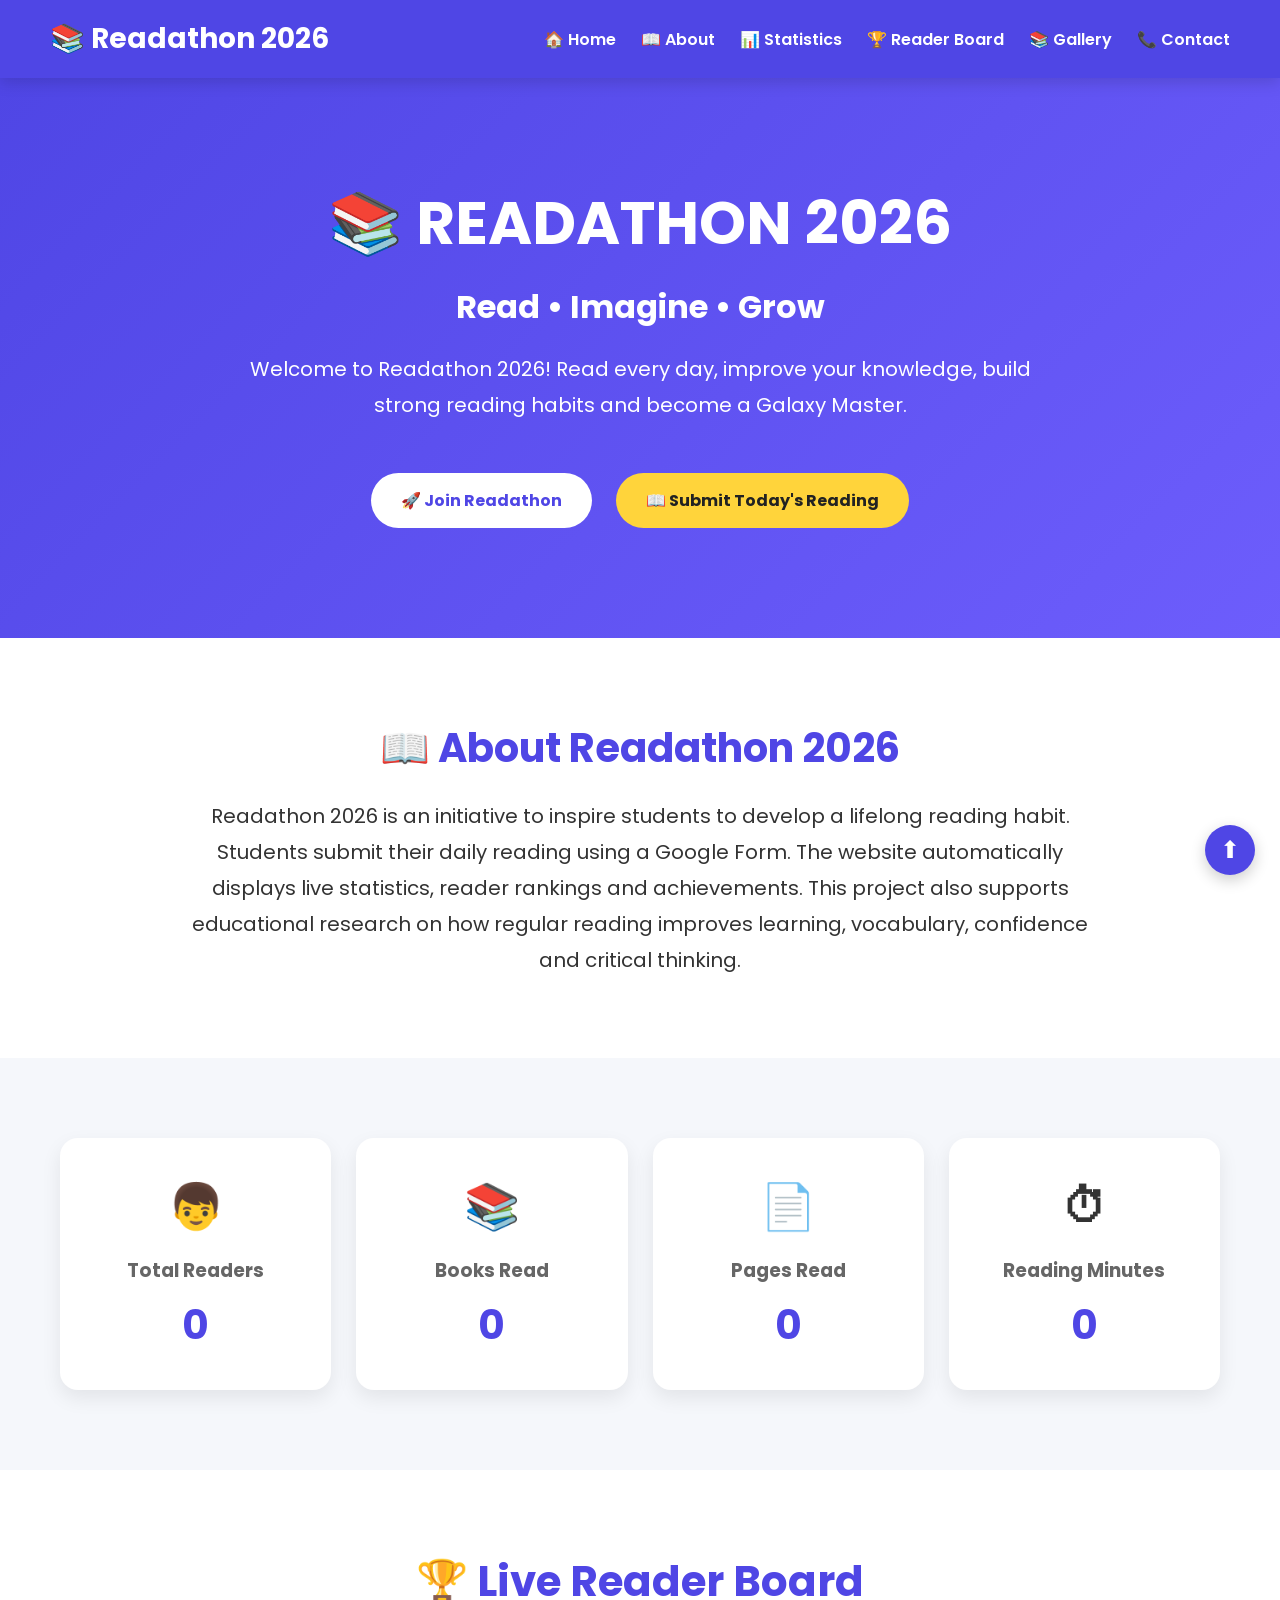
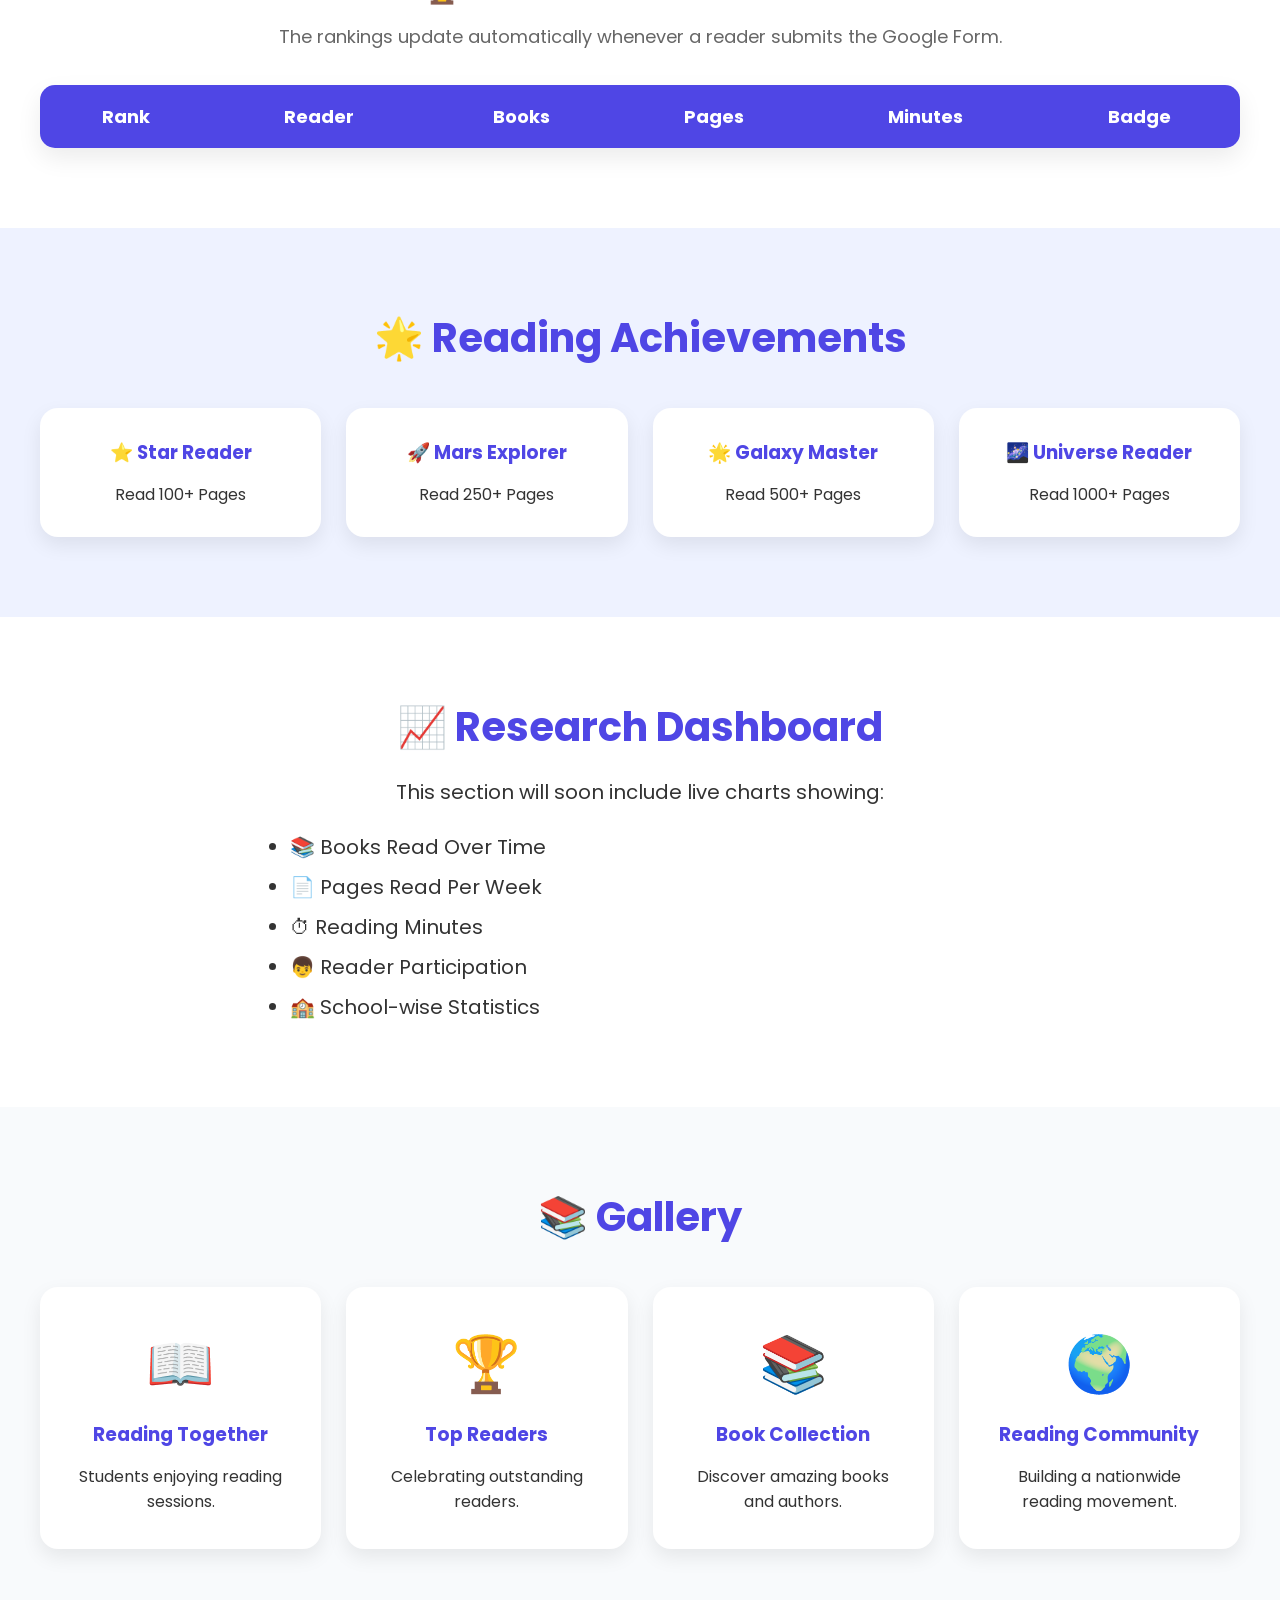
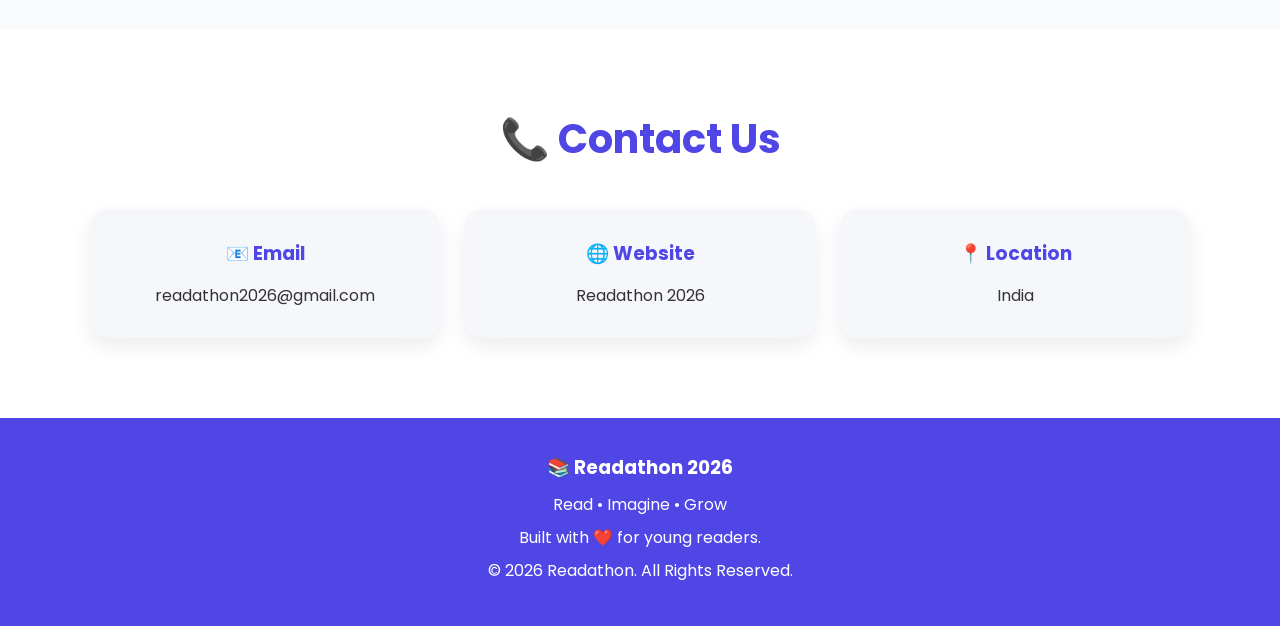
==== index.html @ 948cff04 "Update index.html" ====
<!DOCTYPE html>
<html lang="en">

<head<link href="https://fonts.googleapis.com/css2?family=Poppins:wght@300;400;600&display=swap" rel="stylesheet">
    <meta charset="UTF-8">
    <meta name="viewport" content="width=device-width, initial-scale=1.0">
    <title>Readathon 2026</title>

    <link rel="stylesheet" href="style.css">

    <link href="https://fonts.googleapis.com/css2?family=Poppins:wght@300;400;500;600;700&display=swap" rel="stylesheet">
</head>

<body>

<!-- ================= NAVIGATION ================= -->

<header class="header">

    <div class="logo">
        📚 Readathon 2026
    </div>

    <nav>

        <a href="#home">🏠 Home</a>

        <a href="#about">📖 About</a>

        <a href="#statistics">📊 Statistics</a>

        <a href="#leaderboard">🏆 Reader Board</a>

        <a href="#gallery">📚 Gallery</a>

        <a href="#contact">📞 Contact</a>

    </nav>

</header>

<!-- ================= HERO ================= -->

<section id="home" class="hero">

    <h1>📚 READATHON 2026</h1>

    <h2>Read • Imagine • Grow</h2>

    <p>

        Welcome to Readathon 2026!

        Read every day, improve your knowledge,
        build strong reading habits and become a Galaxy Master.

    </p>

    <div class="hero-buttons">

        <a href="https://docs.google.com/forms/d/1Tz1rujP7wIoPds6zyGuQXZ-9auEv4vmzYSK-D31HEjs/viewform" class="btn">

            🚀 Join Readathon

        </a>

        <a href="https://docs.google.com/forms/d/1Tz1rujP7wIoPds6zyGuQXZ-9auEv4vmzYSK-D31HEjs/viewform" class="btn secondary">

            📖 Submit Today's Reading

        </a>

    </div>

</section>

<!-- ================= ABOUT ================= -->

<section id="about" class="about">

<h2>📖 About Readathon 2026</h2>

<p>

Readathon 2026 is an initiative to inspire students to develop a lifelong reading habit.

Students submit their daily reading using a Google Form.

The website automatically displays live statistics, reader rankings and achievements.

This project also supports educational research on how regular reading improves learning,
vocabulary, confidence and critical thinking.

</p>

</section>

<!-- ================= STATISTICS ================= -->

<section id="statistics" class="stats">

<div class="card">

<h2>👦</h2>

<h3>Total Readers</h3>

<h1 id="totalReaders">0</h1>

</div>

<div class="card">

<h2>📚</h2>

<h3>Books Read</h3>

<h1 id="totalBooks">0</h1>

</div>

<div class="card">

<h2>📄</h2>

<h3>Pages Read</h3>

<h1 id="totalPages">0</h1>

</div>

<div class="card">

<h2>⏱</h2>

<h3>Reading Minutes</h3>

<h1 id="totalMinutes">0</h1>

</div>

</section>
<!-- ================= LIVE READER BOARD ================= -->

<section id="leaderboard" class="leaderboard">

    <h2>🏆 Live Reader Board</h2>

    <p class="section-subtitle">
        The rankings update automatically whenever a reader submits the Google Form.
    </p>

    <table>

        <thead>

            <tr>

                <th>Rank</th>

                <th>Reader</th>

                <th>Books</th>

                <th>Pages</th>

                <th>Minutes</th>

                <th>Badge</th>

            </tr>

        </thead>

        <tbody id="leaderboardBody">

        </tbody>

    </table>

</section>

<!-- ================= READING ACHIEVEMENTS ================= -->

<section class="achievements">

    <h2>🌟 Reading Achievements</h2>

    <div class="achievement-grid">

        <div class="achievement-card">

            <h3>⭐ Star Reader</h3>

            <p>Read 100+ Pages</p>

        </div>

        <div class="achievement-card">

            <h3>🚀 Mars Explorer</h3>

            <p>Read 250+ Pages</p>

        </div>

        <div class="achievement-card">

            <h3>🌟 Galaxy Master</h3>

            <p>Read 500+ Pages</p>

        </div>

        <div class="achievement-card">

            <h3>🌌 Universe Reader</h3>

            <p>Read 1000+ Pages</p>

        </div>

    </div>

</section>

<!-- ================= RESEARCH DASHBOARD ================= -->

<section class="dashboard">

    <h2>📈 Research Dashboard</h2>

    <p>

        This section will soon include live charts showing:

    </p>

    <ul>

        <li>📚 Books Read Over Time</li>

        <li>📄 Pages Read Per Week</li>

        <li>⏱ Reading Minutes</li>

        <li>👦 Reader Participation</li>

        <li>🏫 School-wise Statistics</li>

    </ul>

</section>

<!-- ================= GALLERY ================= -->

<section id="gallery" class="gallery">

    <h2>📚 Gallery</h2>

    <div class="gallery-grid">

        <div class="gallery-card">

            <div class="gallery-icon">📖</div>

            <h3>Reading Together</h3>

            <p>Students enjoying reading sessions.</p>

        </div>

        <div class="gallery-card">

            <div class="gallery-icon">🏆</div>

            <h3>Top Readers</h3>

            <p>Celebrating outstanding readers.</p>

        </div>

        <div class="gallery-card">

            <div class="gallery-icon">📚</div>

            <h3>Book Collection</h3>

            <p>Discover amazing books and authors.</p>

        </div>

        <div class="gallery-card">

            <div class="gallery-icon">🌍</div>

            <h3>Reading Community</h3>

            <p>Building a nationwide reading movement.</p>

        </div>

    </div>

</section>
<!-- ================= CONTACT ================= -->

<section id="contact" class="contact">

    <h2>📞 Contact Us</h2>

    <div class="contact-container">

        <div class="contact-card">

            <h3>📧 Email</h3>

            <p>readathon2026@gmail.com</p>

        </div>

        <div class="contact-card">

            <h3>🌐 Website</h3>

            <p>Readathon 2026</p>

        </div>

        <div class="contact-card">

            <h3>📍 Location</h3>

            <p>India</p>

        </div>

    </div>

</section>

<!-- ================= FOOTER ================= -->

<footer>

    <h3>📚 Readathon 2026</h3>

    <p>
        Read • Imagine • Grow
    </p>

    <p>

        Built with ❤️ for young readers.

    </p>

    <p>

        © 2026 Readathon. All Rights Reserved.

    </p>

</footer>

<!-- ================= BACK TO TOP ================= -->

<button id="topBtn" onclick="window.scrollTo({top:0,behavior:'smooth'})">

⬆

</button>

<script src="script.js"></script>

</body>
</html>
---- style.css ----
/* ===========================
   READATHON 2026
=========================== */

*{
    margin:0;
    padding:0;
    box-sizing:border-box;
    scroll-behavior:smooth;
}

body{

    font-family:'Poppins',sans-serif;

    background:#f5f7fb;

    color:#333;

}

/* ===========================
HEADER
=========================== */

.header{

    position:sticky;

    top:0;

    background:#4f46e5;

    display:flex;

    justify-content:space-between;

    align-items:center;

    padding:18px 50px;

    z-index:999;

    box-shadow:0 4px 15px rgba(0,0,0,.15);

}

.logo{

    color:white;

    font-size:28px;

    font-weight:700;

}

nav{

    display:flex;

    gap:25px;

}

nav a{

    color:white;

    text-decoration:none;

    font-weight:600;

    transition:.3s;

}

nav a:hover{

    color:#ffe066;

}

/* ===========================
HERO
=========================== */

.hero{

    text-align:center;

    padding:100px 20px;

    background:linear-gradient(135deg,#4f46e5,#6d5dfc);

    color:white;

}

.hero h1{

    font-size:60px;

    margin-bottom:15px;

}

.hero h2{

    font-size:32px;

    margin-bottom:20px;

}

.hero p{

    max-width:850px;

    margin:auto;

    font-size:20px;

    line-height:1.8;

}

.hero-buttons{

    margin-top:40px;

}

.btn{

    display:inline-block;

    margin:10px;

    padding:15px 30px;

    border-radius:50px;

    text-decoration:none;

    background:white;

    color:#4f46e5;

    font-weight:bold;

    transition:.3s;

}

.btn:hover{

    transform:translateY(-4px);

}

.secondary{

    background:#ffd43b;

    color:#222;

}

/* ===========================
ABOUT
=========================== */

.about{

    padding:80px 30px;

    background:white;

    text-align:center;

}

.about h2{

    color:#4f46e5;

    font-size:40px;

    margin-bottom:20px;

}

.about p{

    max-width:900px;

    margin:auto;

    line-height:1.8;

    font-size:20px;

}
/* ===========================
STATISTICS
=========================== */

.stats{

    max-width:1200px;

    margin:60px auto;

    padding:20px;

    display:grid;

    grid-template-columns:repeat(auto-fit,minmax(220px,1fr));

    gap:25px;

}

.card{

    background:white;

    padding:35px;

    border-radius:18px;

    text-align:center;

    box-shadow:0 8px 20px rgba(0,0,0,.08);

    transition:.3s;

}

.card:hover{

    transform:translateY(-8px);

    box-shadow:0 15px 30px rgba(0,0,0,.15);

}

.card h2{

    font-size:45px;

    margin-bottom:15px;

}

.card h3{

    color:#666;

    margin-bottom:10px;

}

.card h1{

    font-size:40px;

    color:#4f46e5;

}

/* ===========================
LEADERBOARD
=========================== */

.leaderboard{

    padding:80px 30px;

    background:#ffffff;

    text-align:center;

}

.leaderboard h2{

    font-size:42px;

    color:#4f46e5;

    margin-bottom:10px;

}

.section-subtitle{

    color:#666;

    margin-bottom:35px;

    font-size:18px;

}

.leaderboard table{

    width:100%;

    max-width:1200px;

    margin:auto;

    border-collapse:collapse;

    background:white;

    border-radius:15px;

    overflow:hidden;

    box-shadow:0 10px 25px rgba(0,0,0,.08);

}

.leaderboard th{

    background:#4f46e5;

    color:white;

    padding:18px;

    font-size:18px;

}

.leaderboard td{

    padding:16px;

    border-bottom:1px solid #eee;

}

.leaderboard tr:hover{

    background:#f4f6ff;

}

/* ===========================
ACHIEVEMENTS
=========================== */

.achievements{

    padding:80px 30px;

    background:#eef2ff;

    text-align:center;

}

.achievements h2{

    font-size:40px;

    color:#4f46e5;

    margin-bottom:40px;

}

.achievement-grid{

    display:grid;

    grid-template-columns:repeat(auto-fit,minmax(230px,1fr));

    gap:25px;

    max-width:1200px;

    margin:auto;

}

.achievement-card{

    background:white;

    padding:30px;

    border-radius:18px;

    box-shadow:0 8px 20px rgba(0,0,0,.08);

    transition:.3s;

}

.achievement-card:hover{

    transform:translateY(-8px);

}

.achievement-card h3{

    color:#4f46e5;

    margin-bottom:15px;

}

/* ===========================
DASHBOARD
=========================== */

.dashboard{

    padding:80px 30px;

    background:white;

    text-align:center;

}

.dashboard h2{

    font-size:40px;

    color:#4f46e5;

    margin-bottom:20px;

}

.dashboard p{

    font-size:20px;

    margin-bottom:20px;

}

.dashboard ul{

    max-width:700px;

    margin:auto;

    text-align:left;

    font-size:20px;

    line-height:2;

}
/* ===========================
GALLERY
=========================== */

.gallery{

    padding:80px 30px;

    background:#f8fafc;

    text-align:center;

}

.gallery h2{

    font-size:40px;

    color:#4f46e5;

    margin-bottom:40px;

}

.gallery-grid{

    max-width:1200px;

    margin:auto;

    display:grid;

    grid-template-columns:repeat(auto-fit,minmax(250px,1fr));

    gap:25px;

}

.gallery-card{

    background:white;

    padding:35px;

    border-radius:18px;

    box-shadow:0 8px 20px rgba(0,0,0,.08);

    transition:.3s;

}

.gallery-card:hover{

    transform:translateY(-10px);

}

.gallery-icon{

    font-size:55px;

    margin-bottom:15px;

}

.gallery-card h3{

    margin-bottom:15px;

    color:#4f46e5;

}

/* ===========================
CONTACT
=========================== */

.contact{

    padding:80px 30px;

    background:white;

    text-align:center;

}

.contact h2{

    font-size:40px;

    color:#4f46e5;

    margin-bottom:40px;

}

.contact-container{

    max-width:1100px;

    margin:auto;

    display:grid;

    grid-template-columns:repeat(auto-fit,minmax(250px,1fr));

    gap:25px;

}

.contact-card{

    background:#f5f7fb;

    padding:30px;

    border-radius:18px;

    box-shadow:0 8px 20px rgba(0,0,0,.08);

}

.contact-card h3{

    color:#4f46e5;

    margin-bottom:15px;

}

/* ===========================
FOOTER
=========================== */

footer{

    background:#4f46e5;

    color:white;

    text-align:center;

    padding:35px 20px;

}

footer h3{

    margin-bottom:10px;

}

footer p{

    margin:8px 0;

}

/* ===========================
BACK TO TOP BUTTON
=========================== */

#topBtn{

    position:fixed;

    bottom:25px;

    right:25px;

    width:50px;

    height:50px;

    border:none;

    border-radius:50%;

    background:#4f46e5;

    color:white;

    font-size:24px;

    cursor:pointer;

    box-shadow:0 5px 15px rgba(0,0,0,.2);

    transition:.3s;

}

#topBtn:hover{

    transform:scale(1.1);

}

/* ===========================
MOBILE RESPONSIVE
=========================== */

@media(max-width:768px){

.header{

    flex-direction:column;

    padding:15px;

}

nav{

    flex-wrap:wrap;

    justify-content:center;

    margin-top:15px;

    gap:12px;

}

.hero{

    padding:70px 20px;

}

.hero h1{

    font-size:40px;

}

.hero h2{

    font-size:24px;

}

.hero p{

    font-size:17px;

}

.btn{

    display:block;

    margin:15px auto;

    width:90%;

    max-width:300px;

}

.about h2,
.leaderboard h2,
.achievements h2,
.dashboard h2,
.gallery h2,
.contact h2{

    font-size:30px;

}

.leaderboard{

    overflow-x:auto;

}

table{

    min-width:700px;

}

}
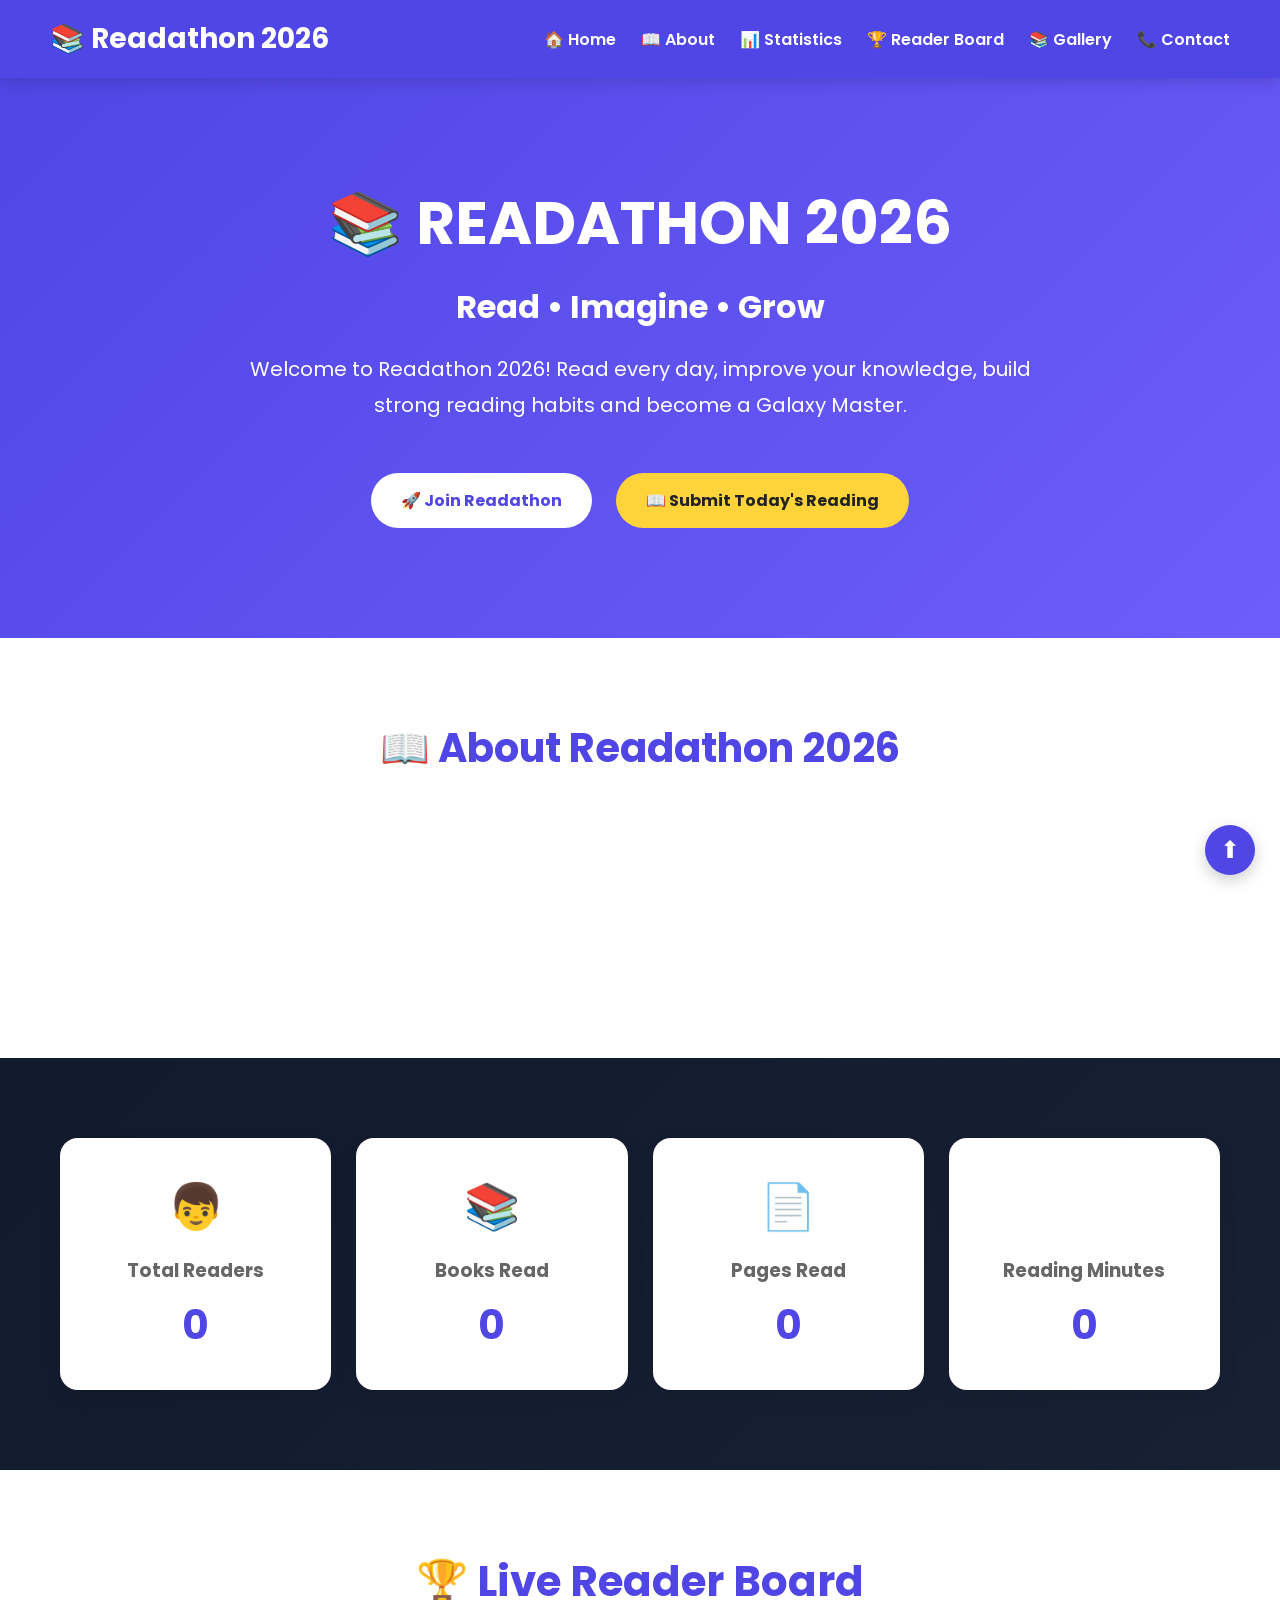
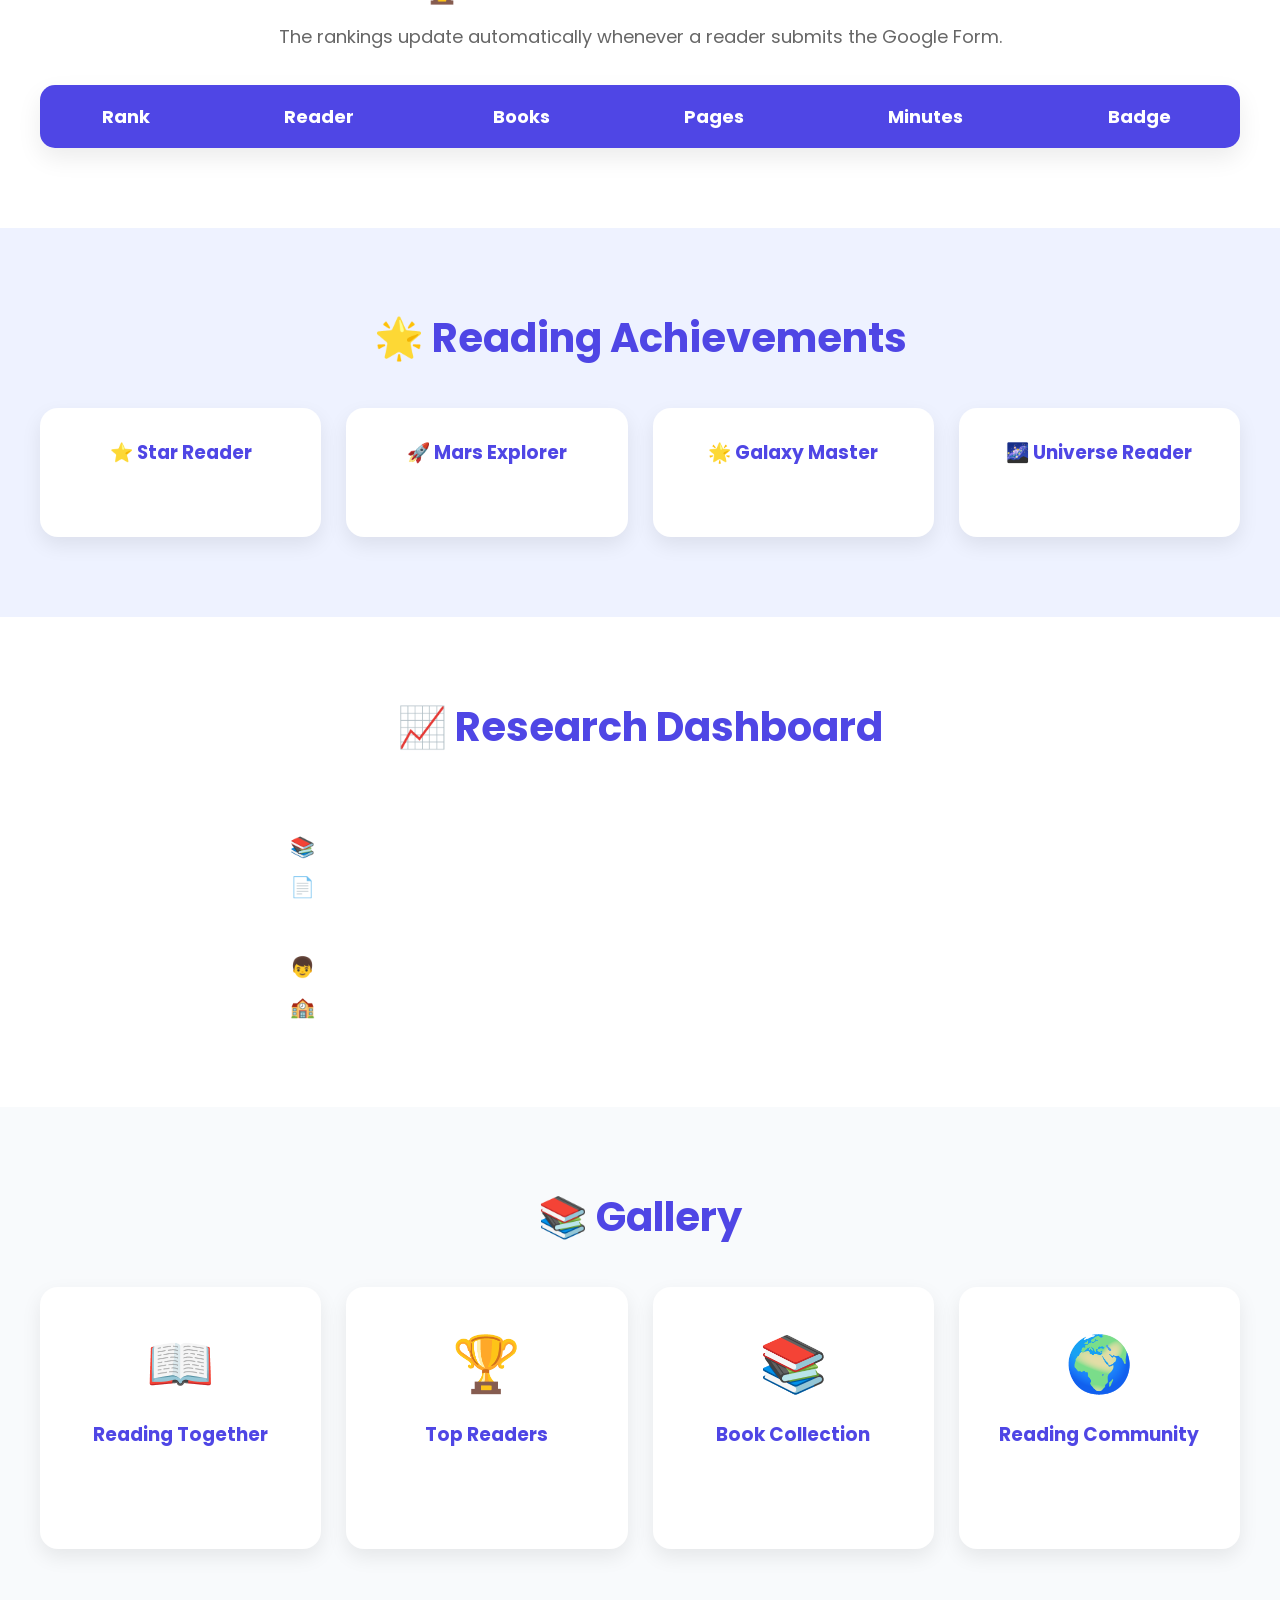
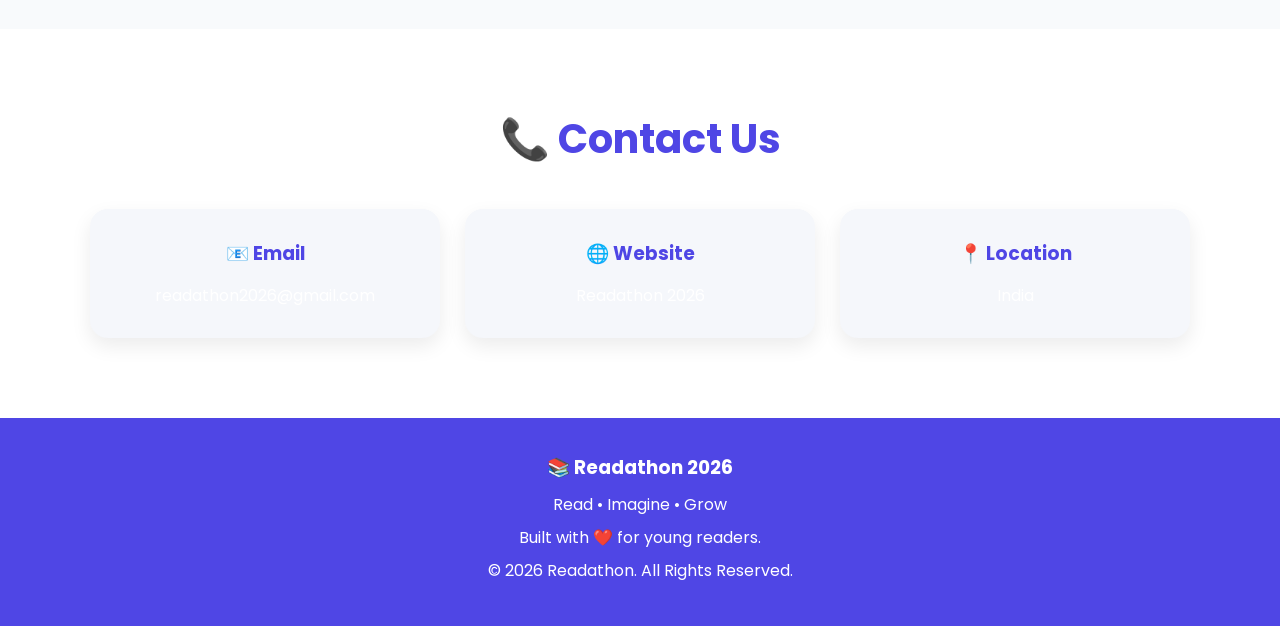
==== commit e3af5c47: "Update index.html" ====
--- a/index.html
+++ b/index.html
@@ -1,13 +1,14 @@
 <!DOCTYPE html>
 <html lang="en">
 
-<head<link href="https://fonts.googleapis.com/css2?family=Poppins:wght@300;400;600&display=swap" rel="stylesheet">
+<head>
     <meta charset="UTF-8">
     <meta name="viewport" content="width=device-width, initial-scale=1.0">
     <title>Readathon 2026</title>
 
     <link rel="stylesheet" href="style.css">
 
+    <!-- Google Font -->
     <link href="https://fonts.googleapis.com/css2?family=Poppins:wght@300;400;500;600;700&display=swap" rel="stylesheet">
 </head>
 
--- a/style.css
+++ b/style.css
@@ -747,3 +747,9 @@
 }
 
 }
+body {
+  margin: 0;
+  font-family: 'Poppins', sans-serif;
+  background: linear-gradient(135deg, #0f172a, #1e293b);
+  color: white;
+}
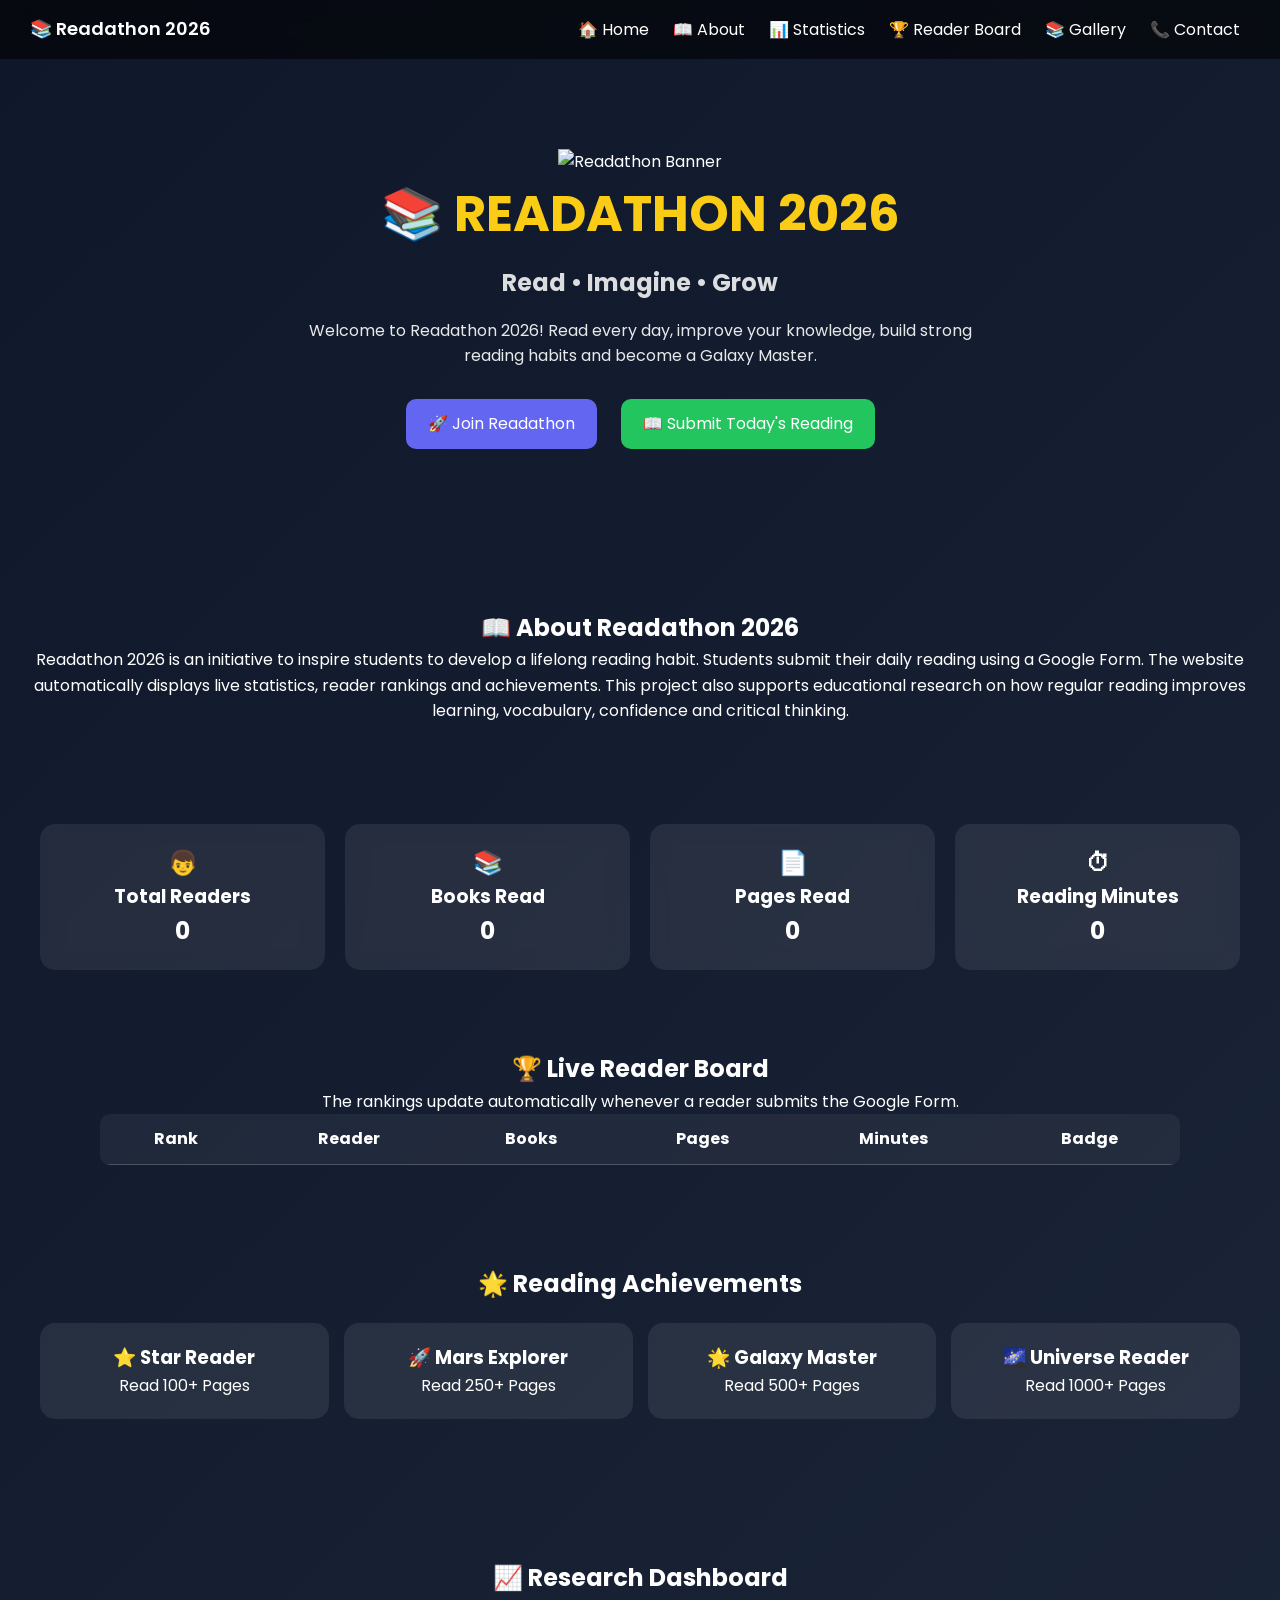
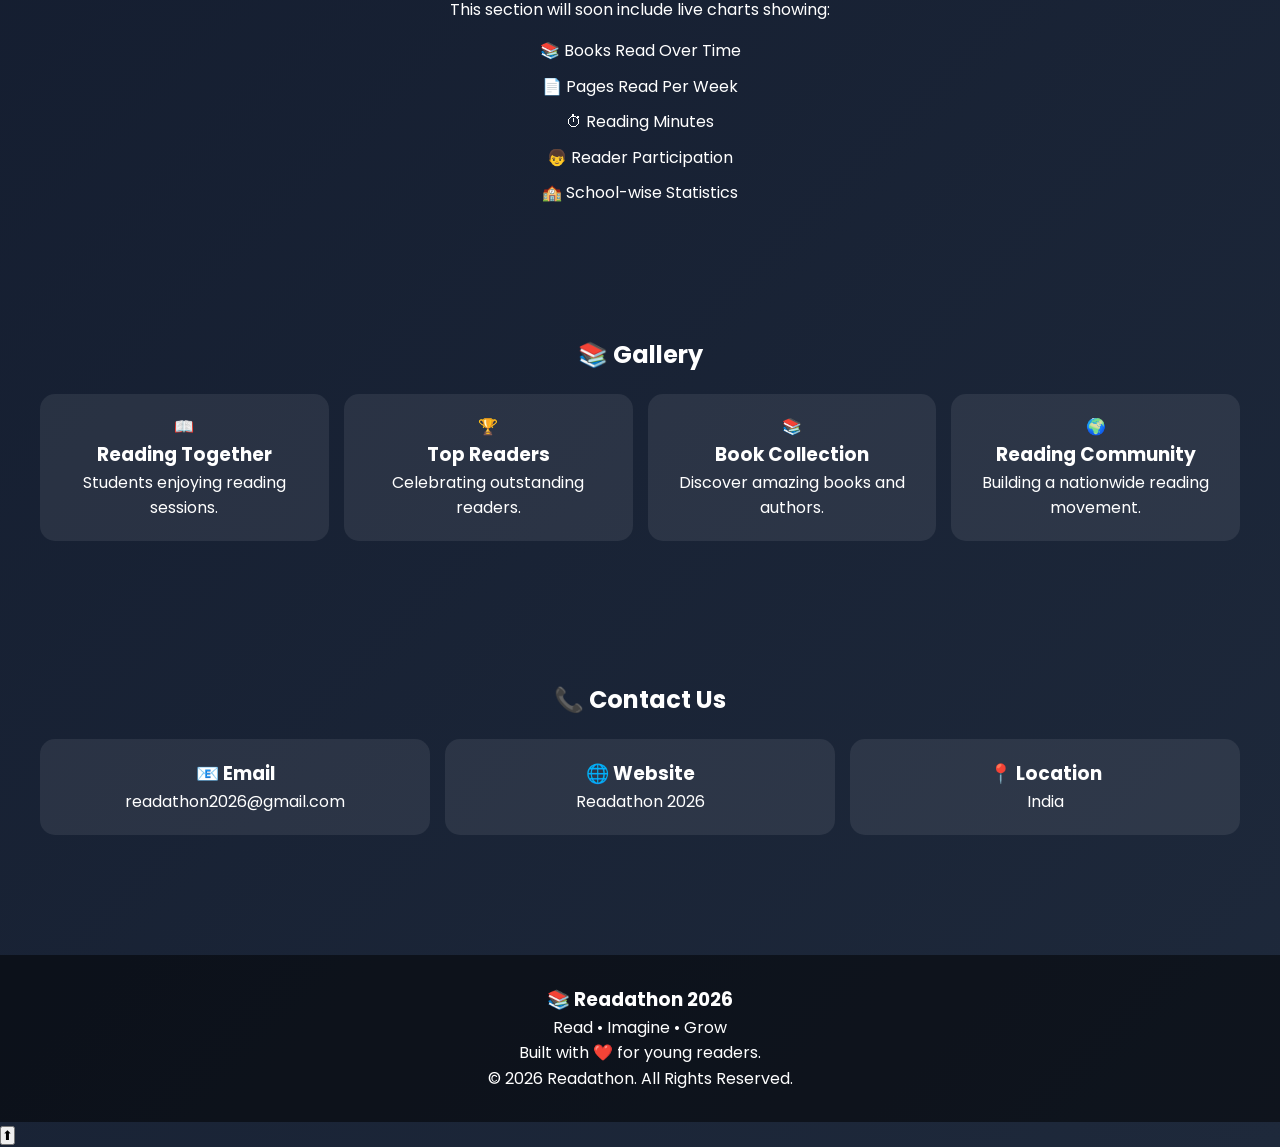
==== commit efec3b3e: "Update index.html" ====
--- a/index.html
+++ b/index.html
@@ -44,31 +44,26 @@
 
 <section id="home" class="hero">
 
+    <img src="images/banner.jpg" alt="Readathon Banner" class="hero-image">
+
     <h1>📚 READATHON 2026</h1>
 
     <h2>Read • Imagine • Grow</h2>
 
     <p>
-
         Welcome to Readathon 2026!
-
         Read every day, improve your knowledge,
         build strong reading habits and become a Galaxy Master.
-
     </p>
 
     <div class="hero-buttons">
 
         <a href="https://docs.google.com/forms/d/1Tz1rujP7wIoPds6zyGuQXZ-9auEv4vmzYSK-D31HEjs/viewform" class="btn">
-
             🚀 Join Readathon
-
         </a>
 
         <a href="https://docs.google.com/forms/d/1Tz1rujP7wIoPds6zyGuQXZ-9auEv4vmzYSK-D31HEjs/viewform" class="btn secondary">
-
             📖 Submit Today's Reading
-
         </a>
 
     </div>
--- a/style.css
+++ b/style.css
@@ -1,755 +1,210 @@
-/* ===========================
-   READATHON 2026
-=========================== */
-
-*{
-    margin:0;
-    padding:0;
-    box-sizing:border-box;
-    scroll-behavior:smooth;
-}
-
-body{
-
-    font-family:'Poppins',sans-serif;
-
-    background:#f5f7fb;
-
-    color:#333;
-
-}
-
-/* ===========================
-HEADER
-=========================== */
-
-.header{
-
-    position:sticky;
-
-    top:0;
-
-    background:#4f46e5;
-
-    display:flex;
-
-    justify-content:space-between;
-
-    align-items:center;
-
-    padding:18px 50px;
-
-    z-index:999;
-
-    box-shadow:0 4px 15px rgba(0,0,0,.15);
-
-}
-
-.logo{
-
-    color:white;
-
-    font-size:28px;
-
-    font-weight:700;
-
-}
-
-nav{
-
-    display:flex;
-
-    gap:25px;
-
-}
-
-nav a{
-
-    color:white;
-
-    text-decoration:none;
-
-    font-weight:600;
-
-    transition:.3s;
-
-}
-
-nav a:hover{
-
-    color:#ffe066;
-
-}
-
-/* ===========================
-HERO
-=========================== */
-
-.hero{
-
-    text-align:center;
-
-    padding:100px 20px;
-
-    background:linear-gradient(135deg,#4f46e5,#6d5dfc);
-
-    color:white;
-
-}
-
-.hero h1{
-
-    font-size:60px;
-
-    margin-bottom:15px;
-
-}
-
-.hero h2{
-
-    font-size:32px;
-
-    margin-bottom:20px;
-
-}
-
-.hero p{
-
-    max-width:850px;
-
-    margin:auto;
-
-    font-size:20px;
-
-    line-height:1.8;
-
-}
-
-.hero-buttons{
-
-    margin-top:40px;
-
-}
-
-.btn{
-
-    display:inline-block;
-
-    margin:10px;
-
-    padding:15px 30px;
-
-    border-radius:50px;
-
-    text-decoration:none;
-
-    background:white;
-
-    color:#4f46e5;
-
-    font-weight:bold;
-
-    transition:.3s;
-
-}
-
-.btn:hover{
-
-    transform:translateY(-4px);
-
-}
-
-.secondary{
-
-    background:#ffd43b;
-
-    color:#222;
-
-}
-
-/* ===========================
-ABOUT
-=========================== */
-
-.about{
-
-    padding:80px 30px;
-
-    background:white;
-
-    text-align:center;
-
-}
-
-.about h2{
-
-    color:#4f46e5;
-
-    font-size:40px;
-
-    margin-bottom:20px;
-
-}
-
-.about p{
-
-    max-width:900px;
-
-    margin:auto;
-
-    line-height:1.8;
-
-    font-size:20px;
-
-}
-/* ===========================
-STATISTICS
-=========================== */
-
-.stats{
-
-    max-width:1200px;
-
-    margin:60px auto;
-
-    padding:20px;
-
-    display:grid;
-
-    grid-template-columns:repeat(auto-fit,minmax(220px,1fr));
-
-    gap:25px;
-
-}
-
-.card{
-
-    background:white;
-
-    padding:35px;
-
-    border-radius:18px;
-
-    text-align:center;
-
-    box-shadow:0 8px 20px rgba(0,0,0,.08);
-
-    transition:.3s;
-
-}
-
-.card:hover{
-
-    transform:translateY(-8px);
-
-    box-shadow:0 15px 30px rgba(0,0,0,.15);
-
-}
-
-.card h2{
-
-    font-size:45px;
-
-    margin-bottom:15px;
-
-}
-
-.card h3{
-
-    color:#666;
-
-    margin-bottom:10px;
-
-}
-
-.card h1{
-
-    font-size:40px;
-
-    color:#4f46e5;
-
-}
-
-/* ===========================
-LEADERBOARD
-=========================== */
-
-.leaderboard{
-
-    padding:80px 30px;
-
-    background:#ffffff;
-
-    text-align:center;
-
-}
-
-.leaderboard h2{
-
-    font-size:42px;
-
-    color:#4f46e5;
-
-    margin-bottom:10px;
-
-}
-
-.section-subtitle{
-
-    color:#666;
-
-    margin-bottom:35px;
-
-    font-size:18px;
-
-}
-
-.leaderboard table{
-
-    width:100%;
-
-    max-width:1200px;
-
-    margin:auto;
-
-    border-collapse:collapse;
-
-    background:white;
-
-    border-radius:15px;
-
-    overflow:hidden;
-
-    box-shadow:0 10px 25px rgba(0,0,0,.08);
-
-}
-
-.leaderboard th{
-
-    background:#4f46e5;
-
-    color:white;
-
-    padding:18px;
-
-    font-size:18px;
-
-}
-
-.leaderboard td{
-
-    padding:16px;
-
-    border-bottom:1px solid #eee;
-
-}
-
-.leaderboard tr:hover{
-
-    background:#f4f6ff;
-
-}
-
-/* ===========================
-ACHIEVEMENTS
-=========================== */
-
-.achievements{
-
-    padding:80px 30px;
-
-    background:#eef2ff;
-
-    text-align:center;
-
-}
-
-.achievements h2{
-
-    font-size:40px;
-
-    color:#4f46e5;
-
-    margin-bottom:40px;
-
-}
-
-.achievement-grid{
-
-    display:grid;
-
-    grid-template-columns:repeat(auto-fit,minmax(230px,1fr));
-
-    gap:25px;
-
-    max-width:1200px;
-
-    margin:auto;
-
-}
-
-.achievement-card{
-
-    background:white;
-
-    padding:30px;
-
-    border-radius:18px;
-
-    box-shadow:0 8px 20px rgba(0,0,0,.08);
-
-    transition:.3s;
-
-}
-
-.achievement-card:hover{
-
-    transform:translateY(-8px);
-
-}
-
-.achievement-card h3{
-
-    color:#4f46e5;
-
-    margin-bottom:15px;
-
-}
-
-/* ===========================
-DASHBOARD
-=========================== */
-
-.dashboard{
-
-    padding:80px 30px;
-
-    background:white;
-
-    text-align:center;
-
-}
-
-.dashboard h2{
-
-    font-size:40px;
-
-    color:#4f46e5;
-
-    margin-bottom:20px;
-
-}
-
-.dashboard p{
-
-    font-size:20px;
-
-    margin-bottom:20px;
-
-}
-
-.dashboard ul{
-
-    max-width:700px;
-
-    margin:auto;
-
-    text-align:left;
-
-    font-size:20px;
-
-    line-height:2;
-
-}
-/* ===========================
-GALLERY
-=========================== */
-
-.gallery{
-
-    padding:80px 30px;
-
-    background:#f8fafc;
-
-    text-align:center;
-
-}
-
-.gallery h2{
-
-    font-size:40px;
-
-    color:#4f46e5;
-
-    margin-bottom:40px;
-
-}
-
-.gallery-grid{
-
-    max-width:1200px;
-
-    margin:auto;
-
-    display:grid;
-
-    grid-template-columns:repeat(auto-fit,minmax(250px,1fr));
-
-    gap:25px;
-
-}
-
-.gallery-card{
-
-    background:white;
-
-    padding:35px;
-
-    border-radius:18px;
-
-    box-shadow:0 8px 20px rgba(0,0,0,.08);
-
-    transition:.3s;
-
-}
-
-.gallery-card:hover{
-
-    transform:translateY(-10px);
-
-}
-
-.gallery-icon{
-
-    font-size:55px;
-
-    margin-bottom:15px;
-
-}
-
-.gallery-card h3{
-
-    margin-bottom:15px;
-
-    color:#4f46e5;
-
-}
-
-/* ===========================
-CONTACT
-=========================== */
-
-.contact{
-
-    padding:80px 30px;
-
-    background:white;
-
-    text-align:center;
-
-}
-
-.contact h2{
-
-    font-size:40px;
-
-    color:#4f46e5;
-
-    margin-bottom:40px;
-
-}
-
-.contact-container{
-
-    max-width:1100px;
-
-    margin:auto;
-
-    display:grid;
-
-    grid-template-columns:repeat(auto-fit,minmax(250px,1fr));
-
-    gap:25px;
-
-}
-
-.contact-card{
-
-    background:#f5f7fb;
-
-    padding:30px;
-
-    border-radius:18px;
-
-    box-shadow:0 8px 20px rgba(0,0,0,.08);
-
-}
-
-.contact-card h3{
-
-    color:#4f46e5;
-
-    margin-bottom:15px;
-
-}
-
-/* ===========================
-FOOTER
-=========================== */
-
-footer{
-
-    background:#4f46e5;
-
-    color:white;
-
-    text-align:center;
-
-    padding:35px 20px;
-
-}
-
-footer h3{
-
-    margin-bottom:10px;
-
-}
-
-footer p{
-
-    margin:8px 0;
-
-}
-
-/* ===========================
-BACK TO TOP BUTTON
-=========================== */
-
-#topBtn{
-
-    position:fixed;
-
-    bottom:25px;
-
-    right:25px;
-
-    width:50px;
-
-    height:50px;
-
-    border:none;
-
-    border-radius:50%;
-
-    background:#4f46e5;
-
-    color:white;
-
-    font-size:24px;
-
-    cursor:pointer;
-
-    box-shadow:0 5px 15px rgba(0,0,0,.2);
-
-    transition:.3s;
-
-}
-
-#topBtn:hover{
-
-    transform:scale(1.1);
-
-}
-
-/* ===========================
-MOBILE RESPONSIVE
-=========================== */
-
-@media(max-width:768px){
-
-.header{
-
-    flex-direction:column;
-
-    padding:15px;
-
-}
-
-nav{
-
-    flex-wrap:wrap;
-
-    justify-content:center;
-
-    margin-top:15px;
-
-    gap:12px;
-
-}
-
-.hero{
-
-    padding:70px 20px;
-
-}
-
-.hero h1{
-
-    font-size:40px;
-
-}
-
-.hero h2{
-
-    font-size:24px;
-
-}
-
-.hero p{
-
-    font-size:17px;
-
-}
-
-.btn{
-
-    display:block;
-
-    margin:15px auto;
-
-    width:90%;
-
-    max-width:300px;
-
-}
-
-.about h2,
-.leaderboard h2,
-.achievements h2,
-.dashboard h2,
-.gallery h2,
-.contact h2{
-
-    font-size:30px;
-
-}
-
-.leaderboard{
-
-    overflow-x:auto;
-
-}
-
-table{
-
-    min-width:700px;
-
-}
-
-}
+* {
+  margin: 0;
+  padding: 0;
+  box-sizing: border-box;
+}
+
+html {
+  scroll-behavior: smooth;
+}
+
 body {
-  margin: 0;
   font-family: 'Poppins', sans-serif;
   background: linear-gradient(135deg, #0f172a, #1e293b);
   color: white;
-}
+  line-height: 1.6;
+}
+
+/* ================= HEADER ================= */
+.header {
+  display: flex;
+  justify-content: space-between;
+  align-items: center;
+  padding: 15px 30px;
+  background: rgba(0,0,0,0.6);
+  backdrop-filter: blur(10px);
+  position: sticky;
+  top: 0;
+  z-index: 1000;
+}
+
+.header .logo {
+  font-weight: 600;
+  font-size: 18px;
+}
+
+.header nav a {
+  color: white;
+  margin: 0 10px;
+  text-decoration: none;
+  transition: 0.3s;
+}
+
+.header nav a:hover {
+  color: #facc15;
+}
+
+/* ================= SECTIONS ================= */
+section {
+  padding: 60px 20px;
+  text-align: center;
+}
+
+/* ================= HERO ================= */
+.hero {
+  padding: 90px 20px;
+}
+
+.hero h1 {
+  font-size: 50px;
+  color: #facc15;
+}
+
+.hero h2 {
+  margin-top: 10px;
+  opacity: 0.85;
+}
+
+.hero p {
+  max-width: 700px;
+  margin: 15px auto;
+  opacity: 0.9;
+}
+
+.hero-buttons {
+  margin-top: 20px;
+}
+
+.hero-buttons .btn {
+  display: inline-block;
+  margin: 10px;
+  padding: 12px 22px;
+  background: #6366f1;
+  color: white;
+  border-radius: 10px;
+  text-decoration: none;
+  transition: 0.3s;
+}
+
+.hero-buttons .btn:hover {
+  transform: scale(1.05);
+}
+
+.hero-buttons .secondary {
+  background: #22c55e;
+}
+
+/* ================= STATS ================= */
+.stats {
+  display: grid;
+  grid-template-columns: repeat(auto-fit, minmax(180px, 1fr));
+  gap: 20px;
+  padding: 40px;
+}
+
+.card {
+  background: rgba(255,255,255,0.08);
+  padding: 20px;
+  border-radius: 15px;
+  backdrop-filter: blur(10px);
+  transition: 0.3s;
+}
+
+.card:hover {
+  transform: translateY(-5px);
+}
+
+/* ================= LEADERBOARD ================= */
+.leaderboard {
+  padding: 40px;
+}
+
+.leaderboard table {
+  width: 90%;
+  margin: auto;
+  border-collapse: collapse;
+  background: rgba(255,255,255,0.05);
+  border-radius: 10px;
+  overflow: hidden;
+}
+
+.leaderboard th,
+.leaderboard td {
+  padding: 12px;
+  border-bottom: 1px solid rgba(255,255,255,0.2);
+}
+
+/* ================= ACHIEVEMENTS ================= */
+.achievement-grid {
+  display: grid;
+  grid-template-columns: repeat(auto-fit, minmax(200px, 1fr));
+  gap: 15px;
+  padding: 20px;
+}
+
+.achievement-card {
+  background: rgba(255,255,255,0.08);
+  padding: 20px;
+  border-radius: 15px;
+}
+
+/* ================= DASHBOARD ================= */
+.dashboard ul {
+  list-style: none;
+  margin-top: 15px;
+}
+
+.dashboard li {
+  margin: 10px 0;
+}
+
+/* ================= GALLERY ================= */
+.gallery-grid {
+  display: grid;
+  grid-template-columns: repeat(auto-fit, minmax(200px, 1fr));
+  gap: 15px;
+  padding: 20px;
+}
+
+.gallery-card {
+  background: rgba(255,255,255,0.08);
+  padding: 20px;
+  border-radius: 15px;
+}
+
+/* ================= CONTACT ================= */
+.contact-container {
+  display: grid;
+  grid-template-columns: repeat(auto-fit, minmax(200px, 1fr));
+  gap: 15px;
+  padding: 20px;
+}
+
+.contact-card {
+  background: rgba(255,255,255,0.08);
+  padding: 20px;
+  border-radius: 15px;
+}
+
+/* ================= FOOTER ================= */
+footer {
+  text-align: center;
+  padding: 30px;
+  background: rgba(0,0,0,0.5);
+  margin-top: 40px;
+}
+
+/* ================= HOVER EFFECTS ================= */
+.card,
+.achievement-card,
+.gallery-card,
+.contact-card {
+  transition: 0.3s;
+}
+
+.card:hover,
+.achievement-card:hover,
+.gallery-card:hover,
+.contact-card:hover {
+  transform: scale(1.03);
+}
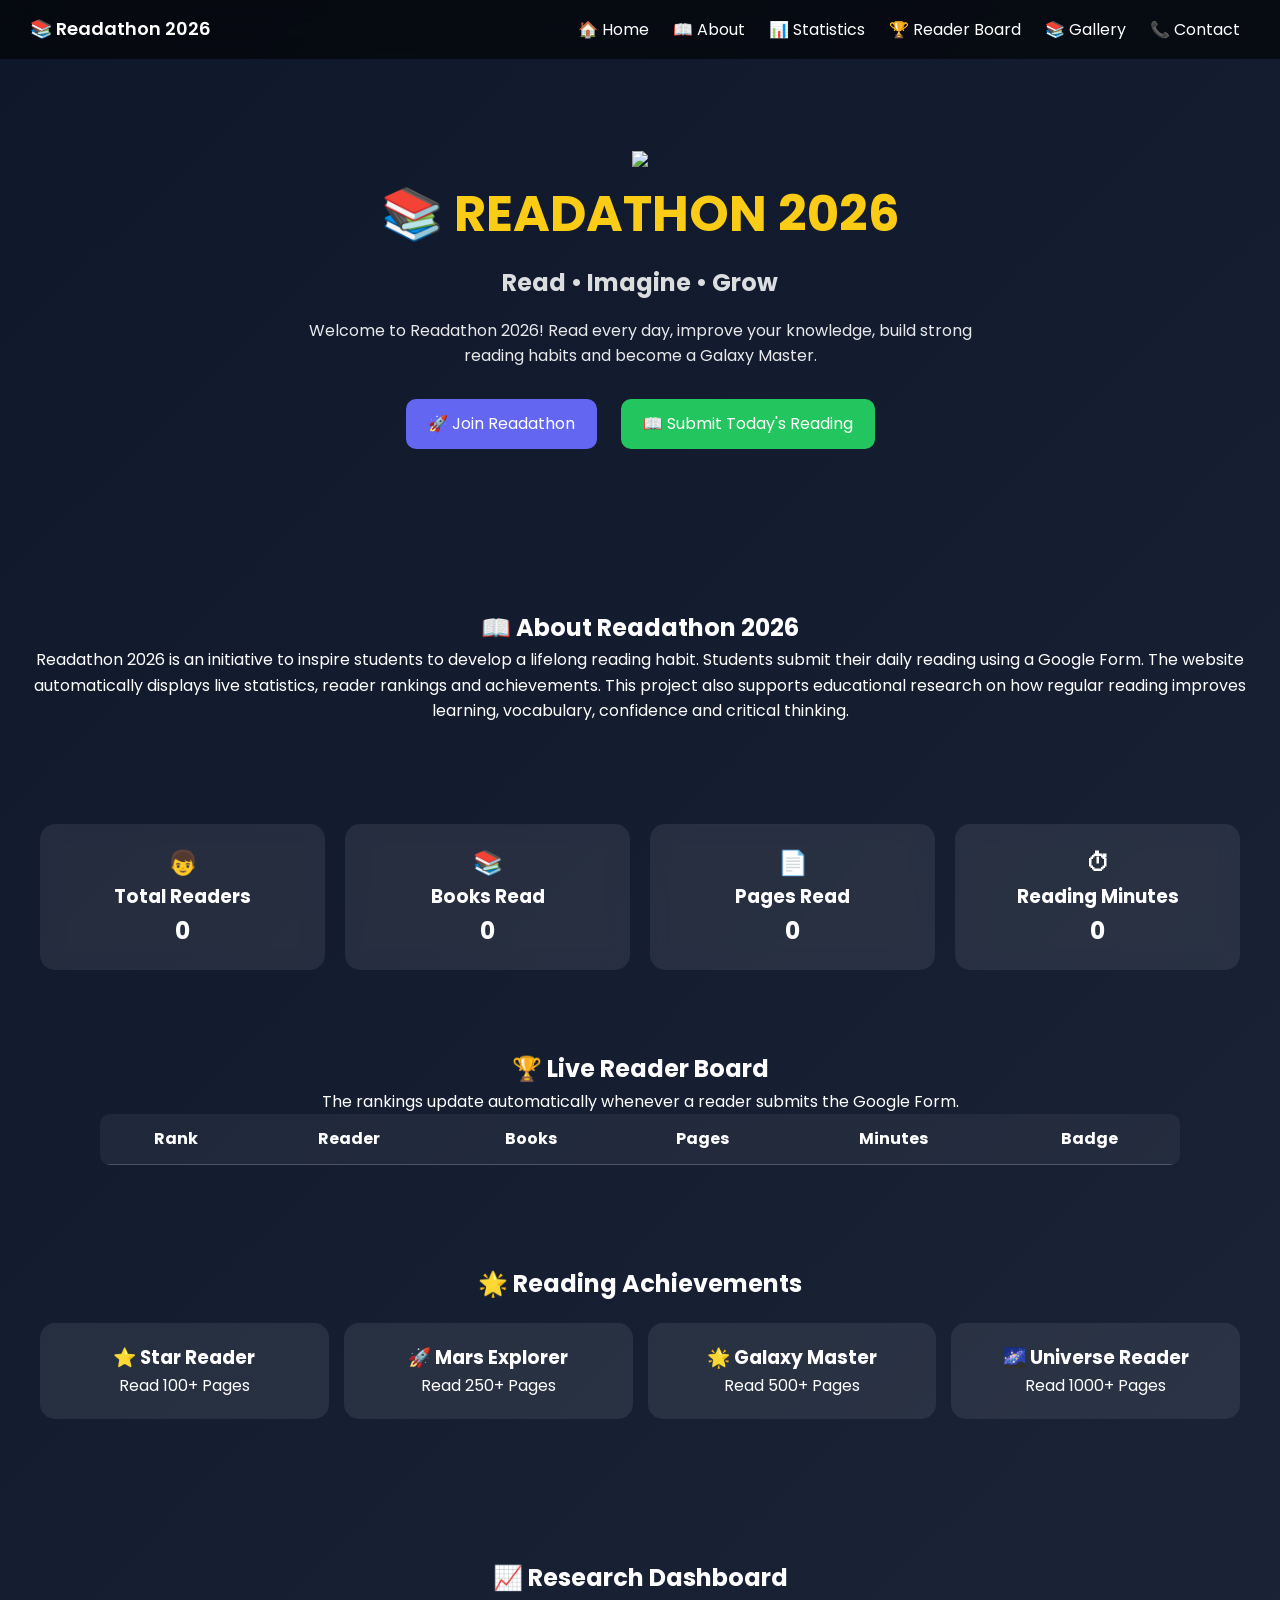
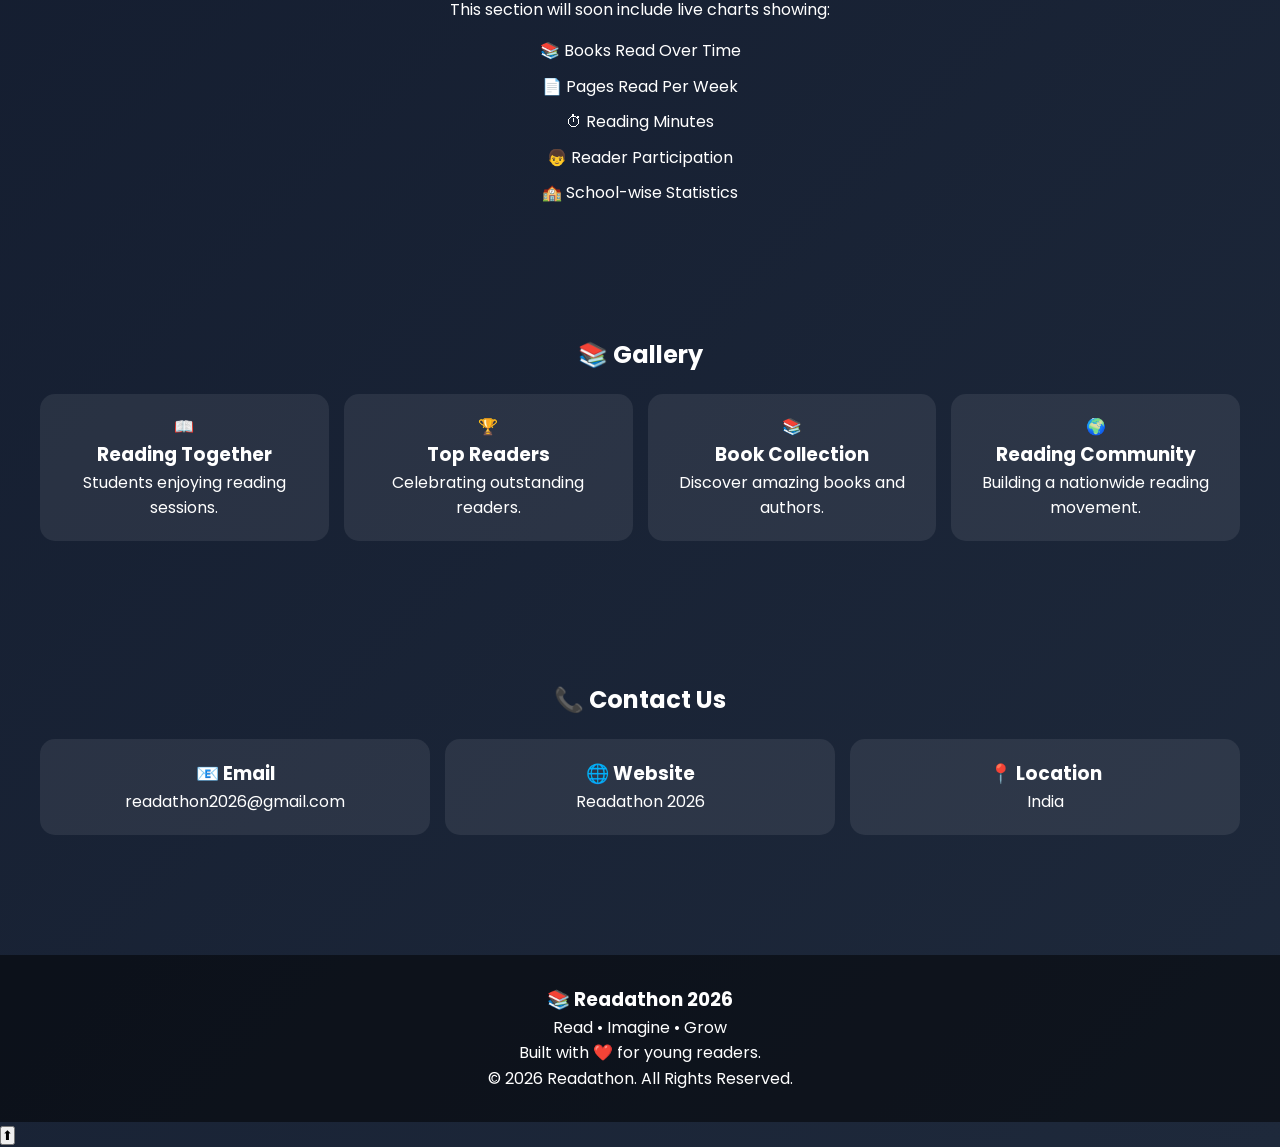
==== commit ca299592: "Update index.html" ====
--- a/index.html
+++ b/index.html
@@ -44,7 +44,7 @@
 
 <section id="home" class="hero">
 
-    <img src="images/banner.jpg" alt="Readathon Banner" class="hero-image">
+    <img src="banner.jpg" class="hero-image">
 
     <h1>📚 READATHON 2026</h1>
 
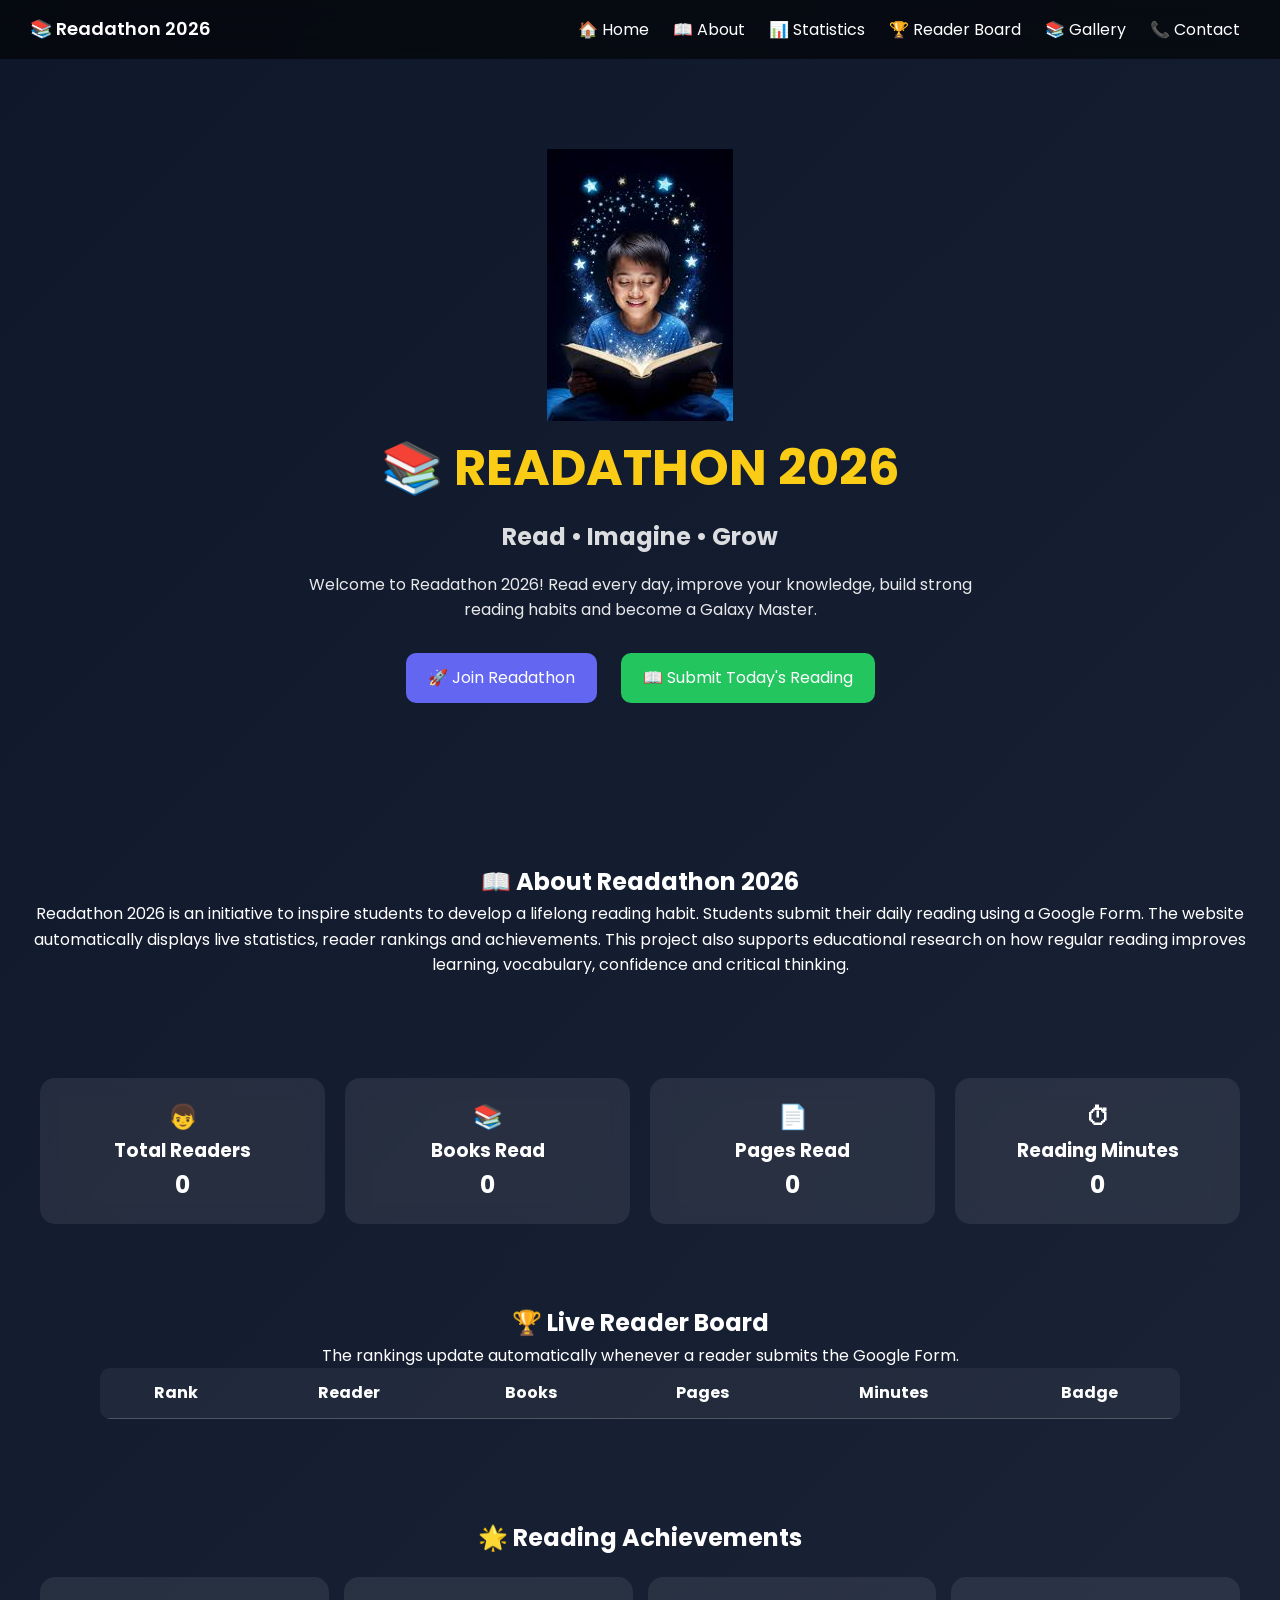
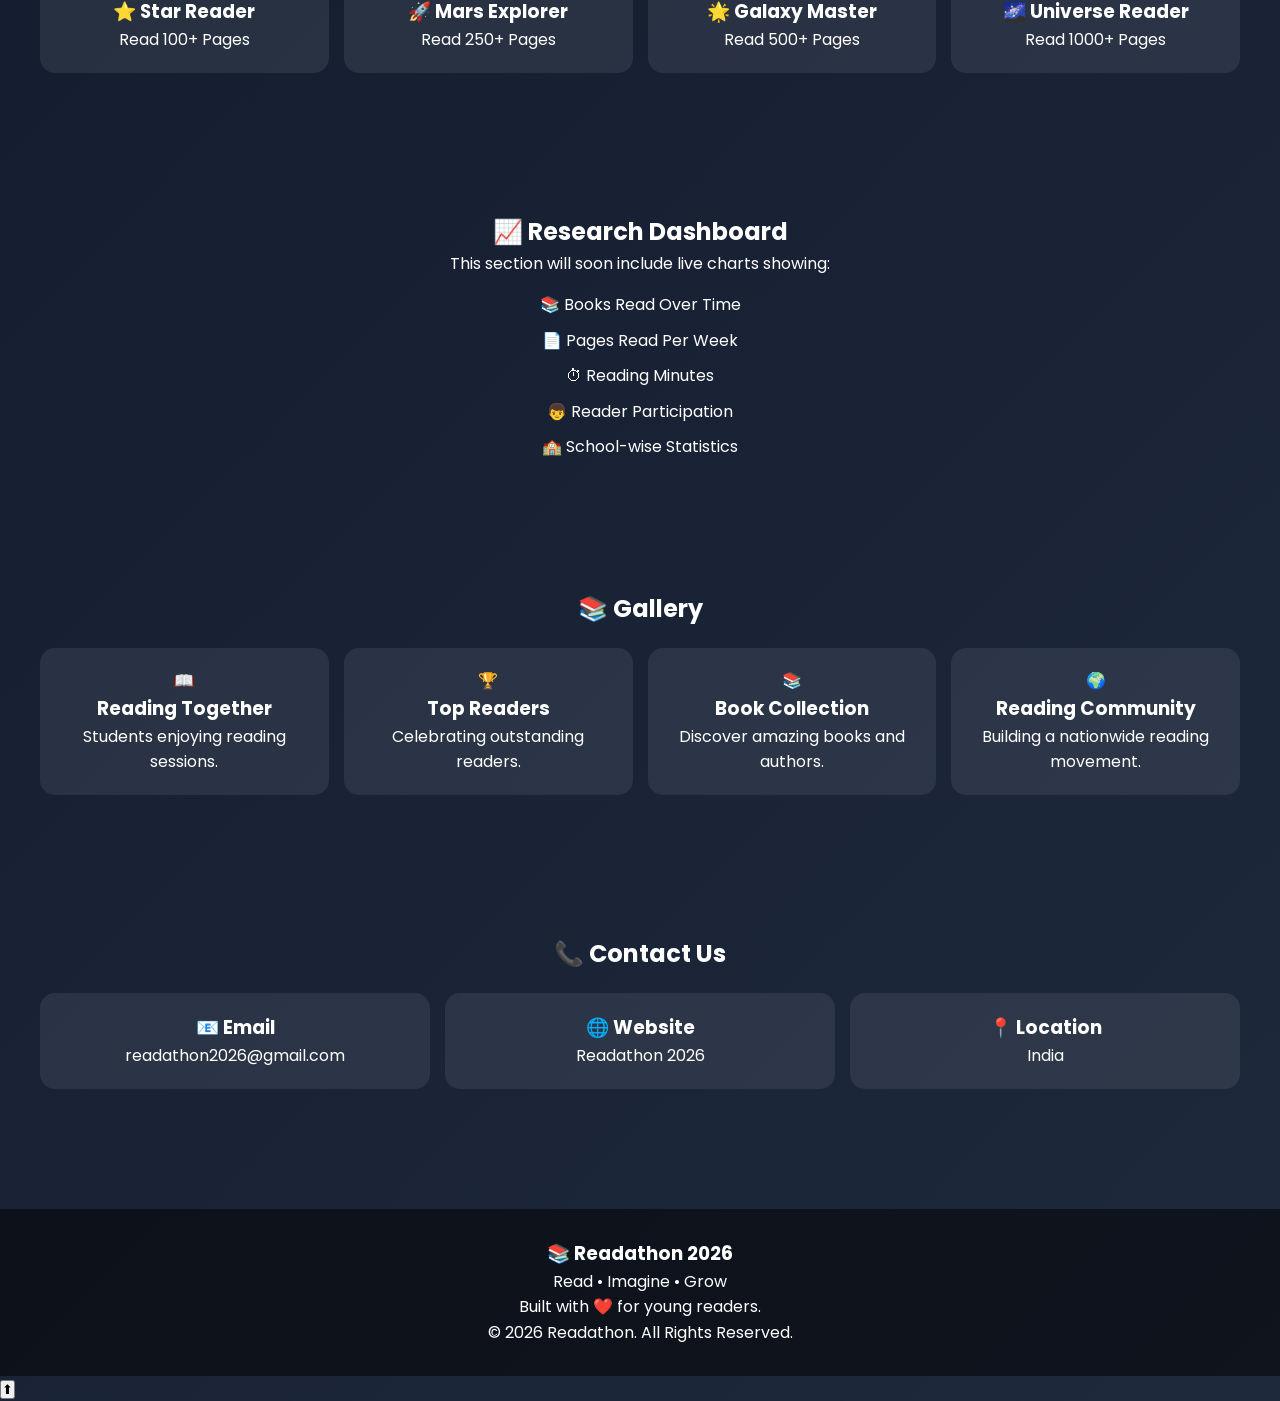
==== commit 25c9064e: "Update index.html" ====
--- a/index.html
+++ b/index.html
@@ -44,7 +44,7 @@
 
 <section id="home" class="hero">
 
-    <img src="banner.jpg" class="hero-image">
+    <img src="banner.jpg.jpg" class="hero-image">
 
     <h1>📚 READATHON 2026</h1>
 
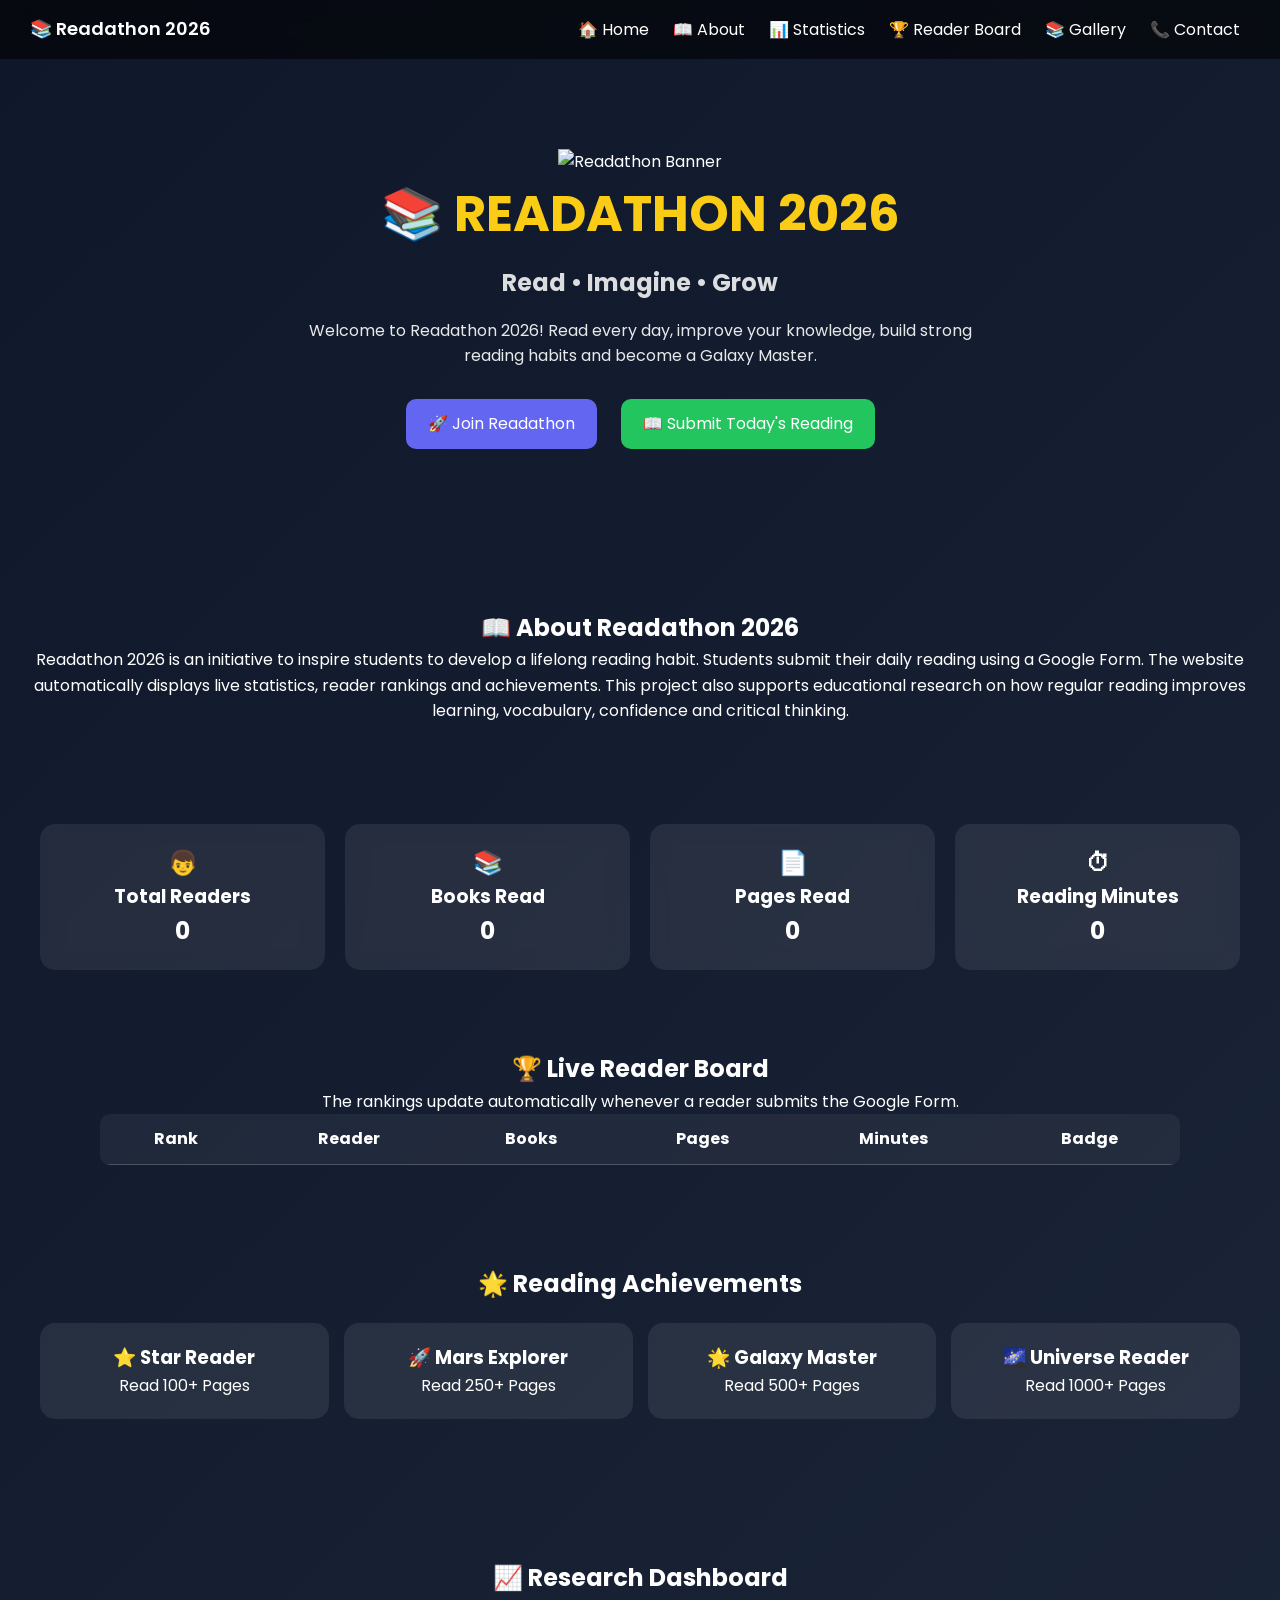
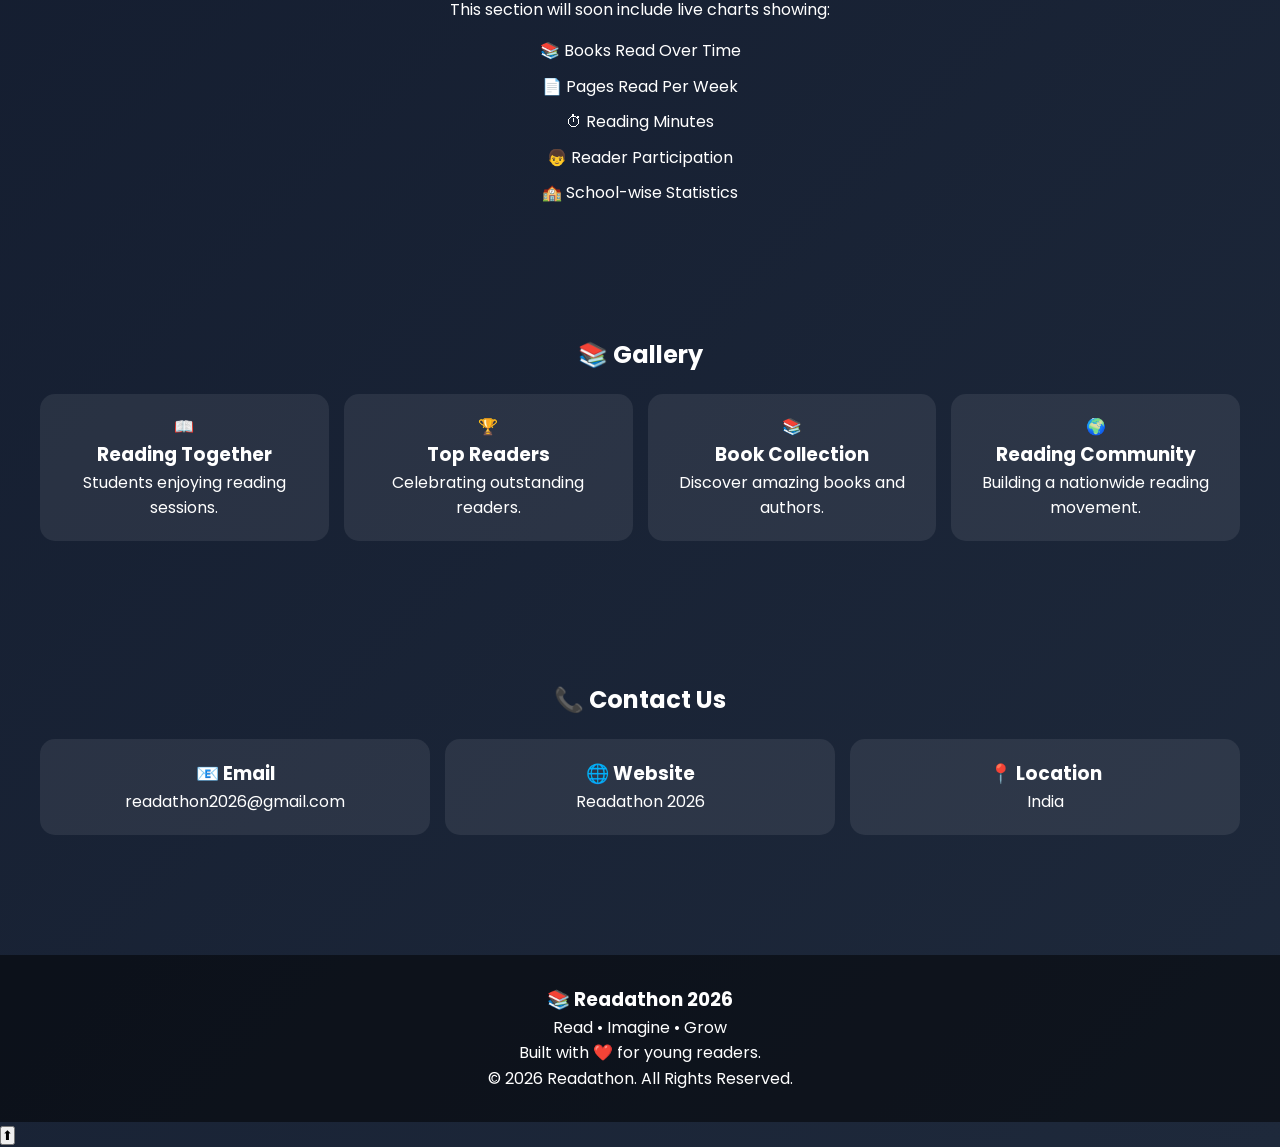
==== commit 055c6022: "Update index.html" ====
--- a/index.html
+++ b/index.html
@@ -44,7 +44,7 @@
 
 <section id="home" class="hero">
 
-    <img src="banner.jpg.jpg" class="hero-image">
+    <img src="images/banner.jpg" alt="Readathon Banner" class="hero-image">
 
     <h1>📚 READATHON 2026</h1>
 
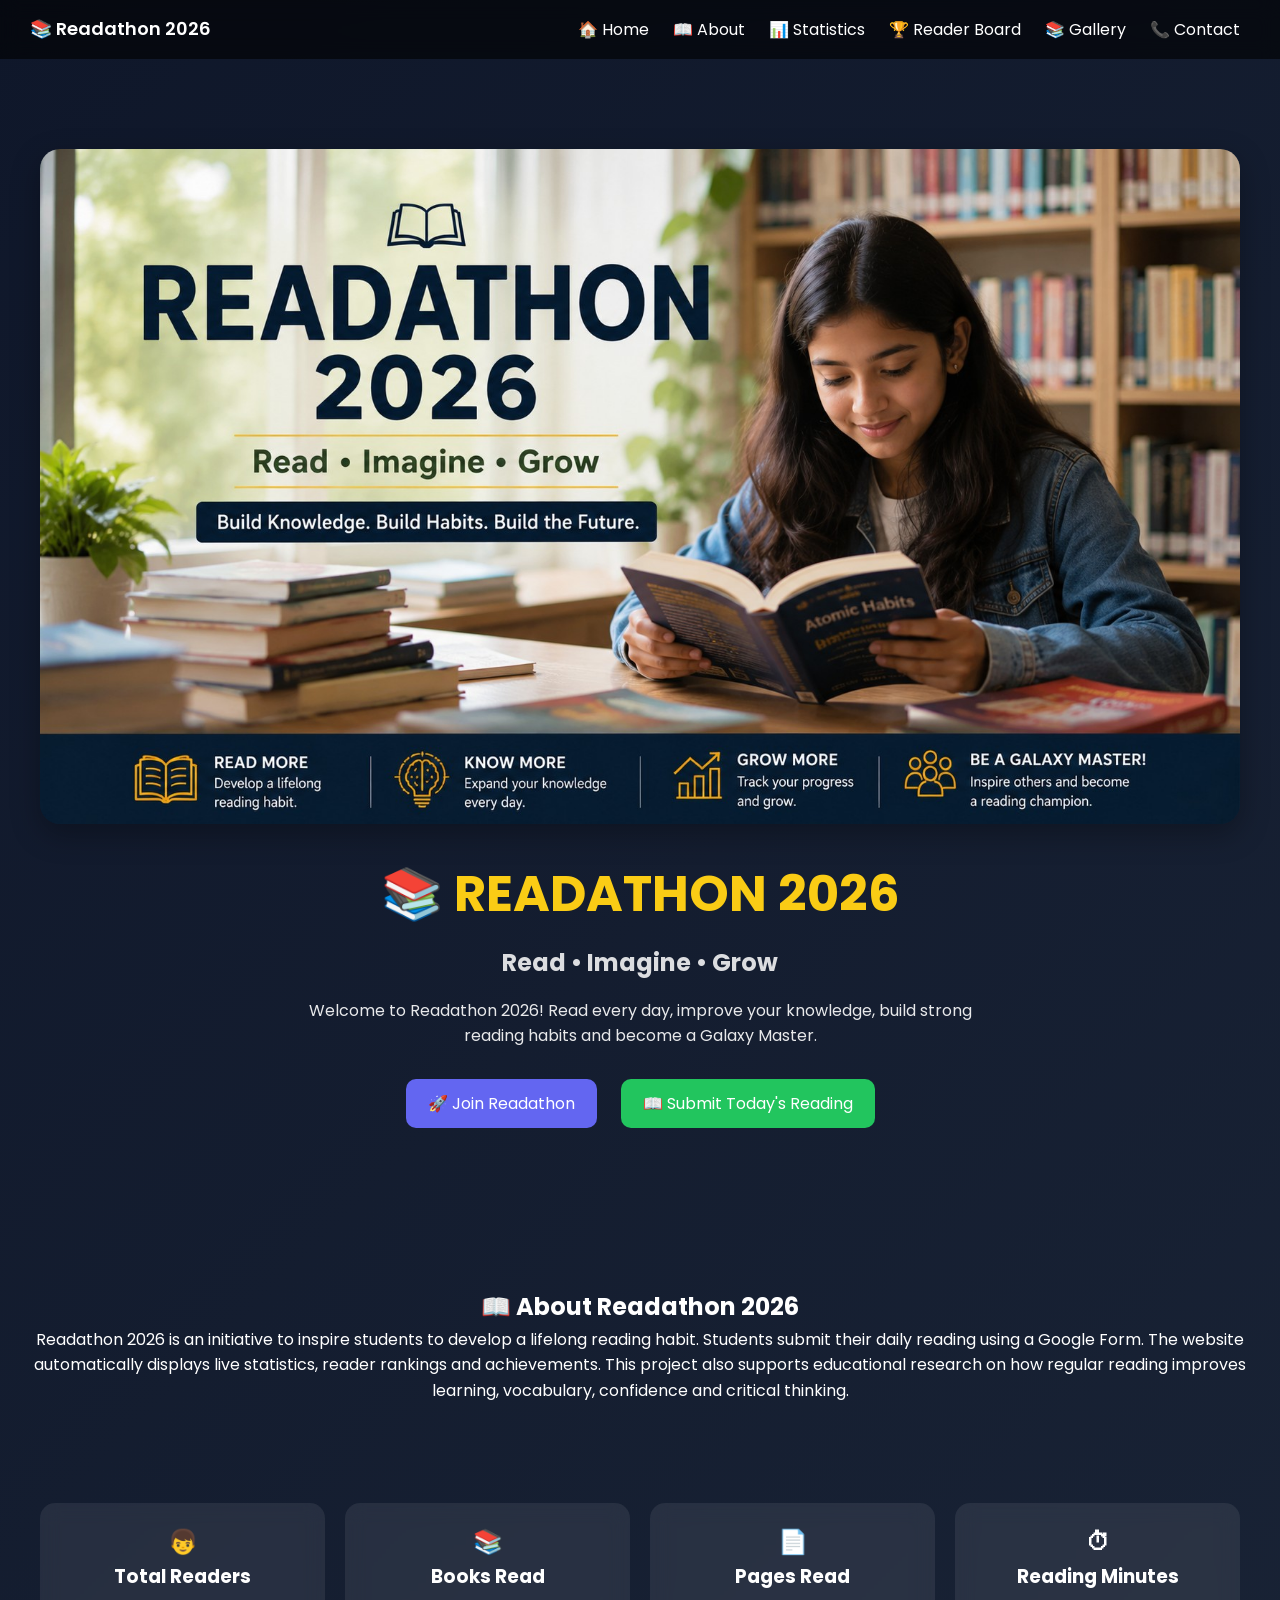
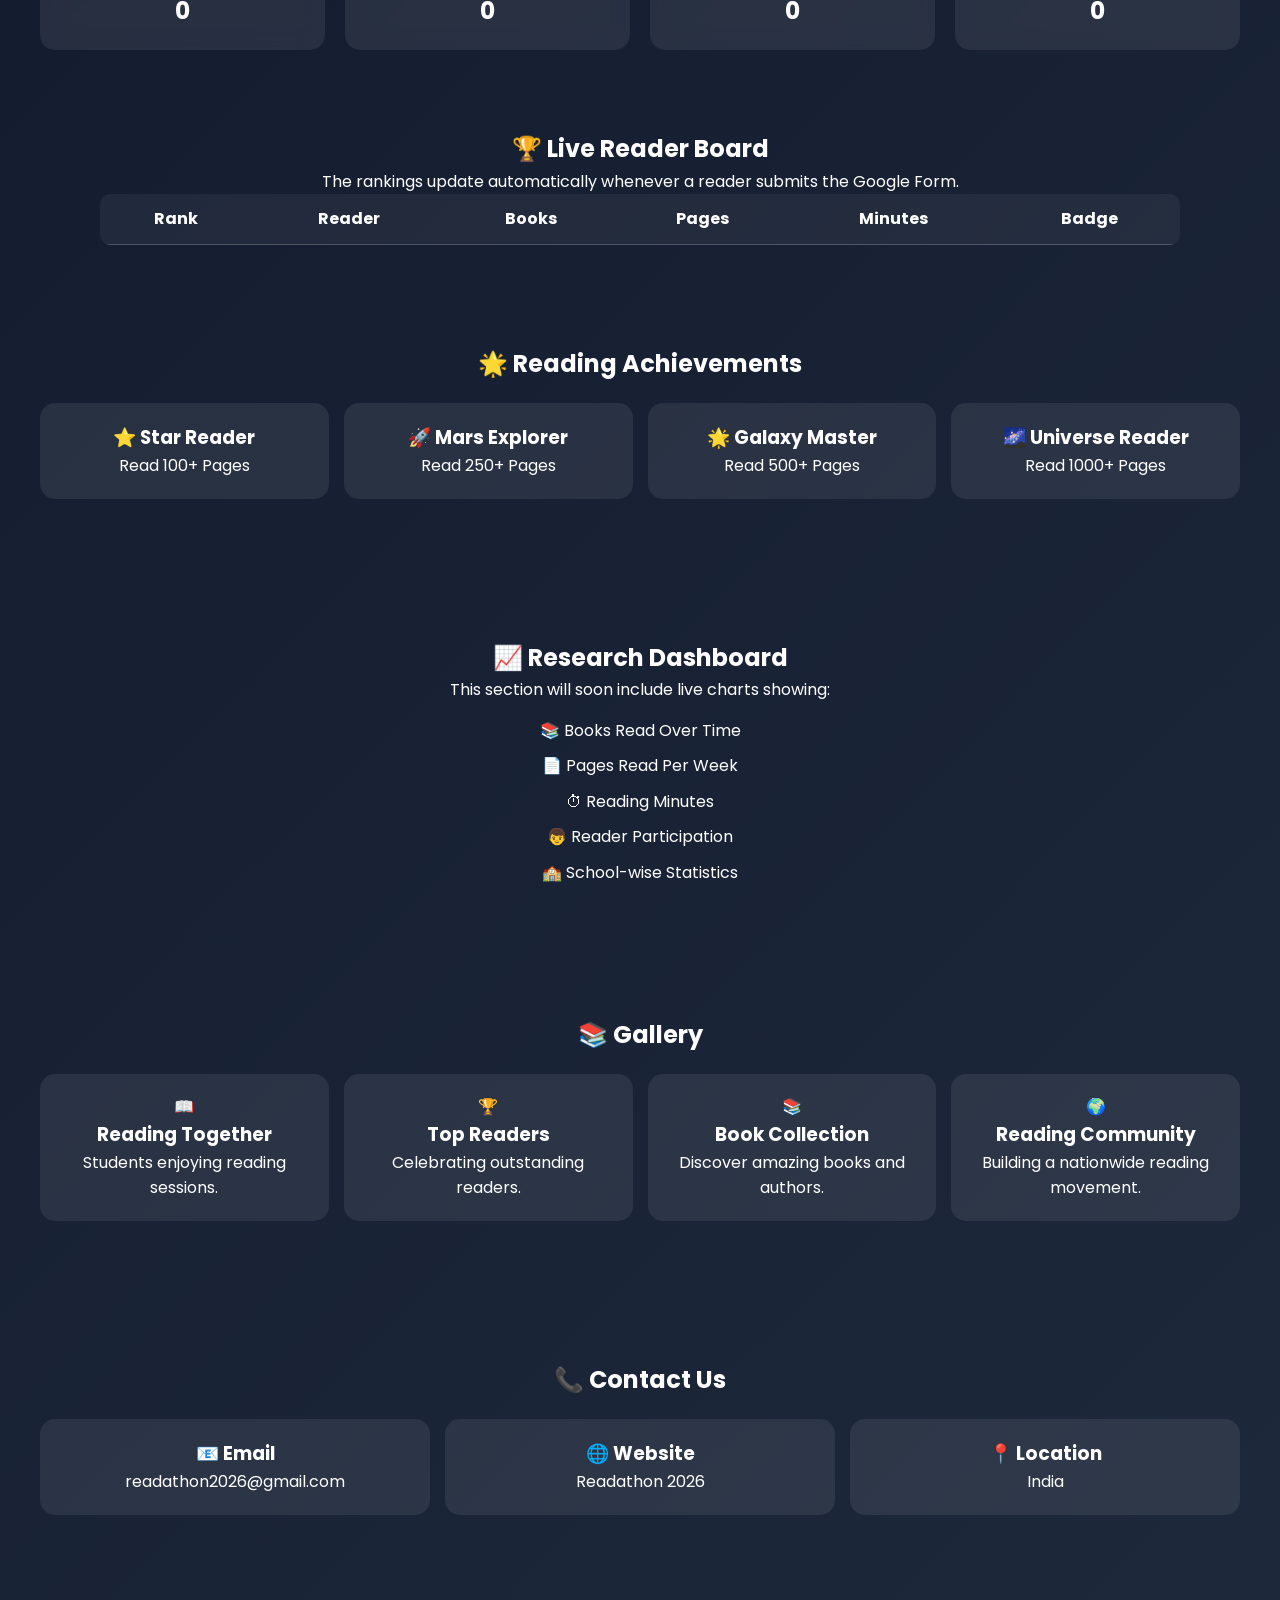
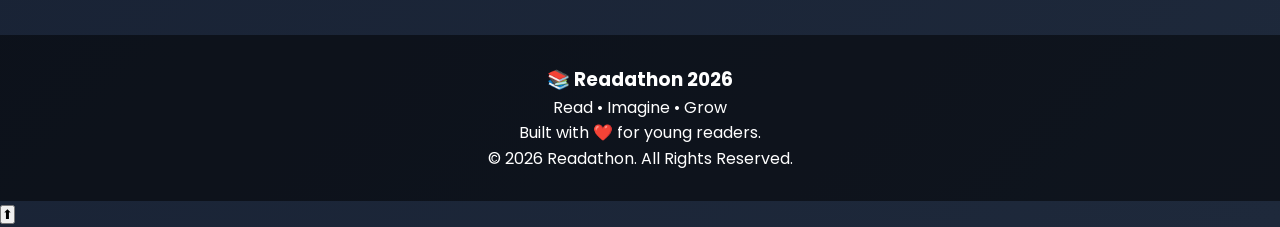
==== commit 2dcb831c: "Update index.html" ====
--- a/index.html
+++ b/index.html
@@ -44,7 +44,7 @@
 
 <section id="home" class="hero">
 
-    <img src="images/banner.jpg" alt="Readathon Banner" class="hero-image">
+    <img src="banner.jpg" alt="Readathon 2026 Banner" class="hero-image">
 
     <h1>📚 READATHON 2026</h1>
 
--- a/style.css
+++ b/style.css
@@ -208,3 +208,12 @@
 .contact-card:hover {
   transform: scale(1.03);
 }
+.hero-image {
+    width: 100%;
+    max-width: 1200px;
+    height: auto;
+    display: block;
+    margin: 0 auto 30px;
+    border-radius: 20px;
+    box-shadow: 0 10px 30px rgba(0,0,0,0.3);
+}
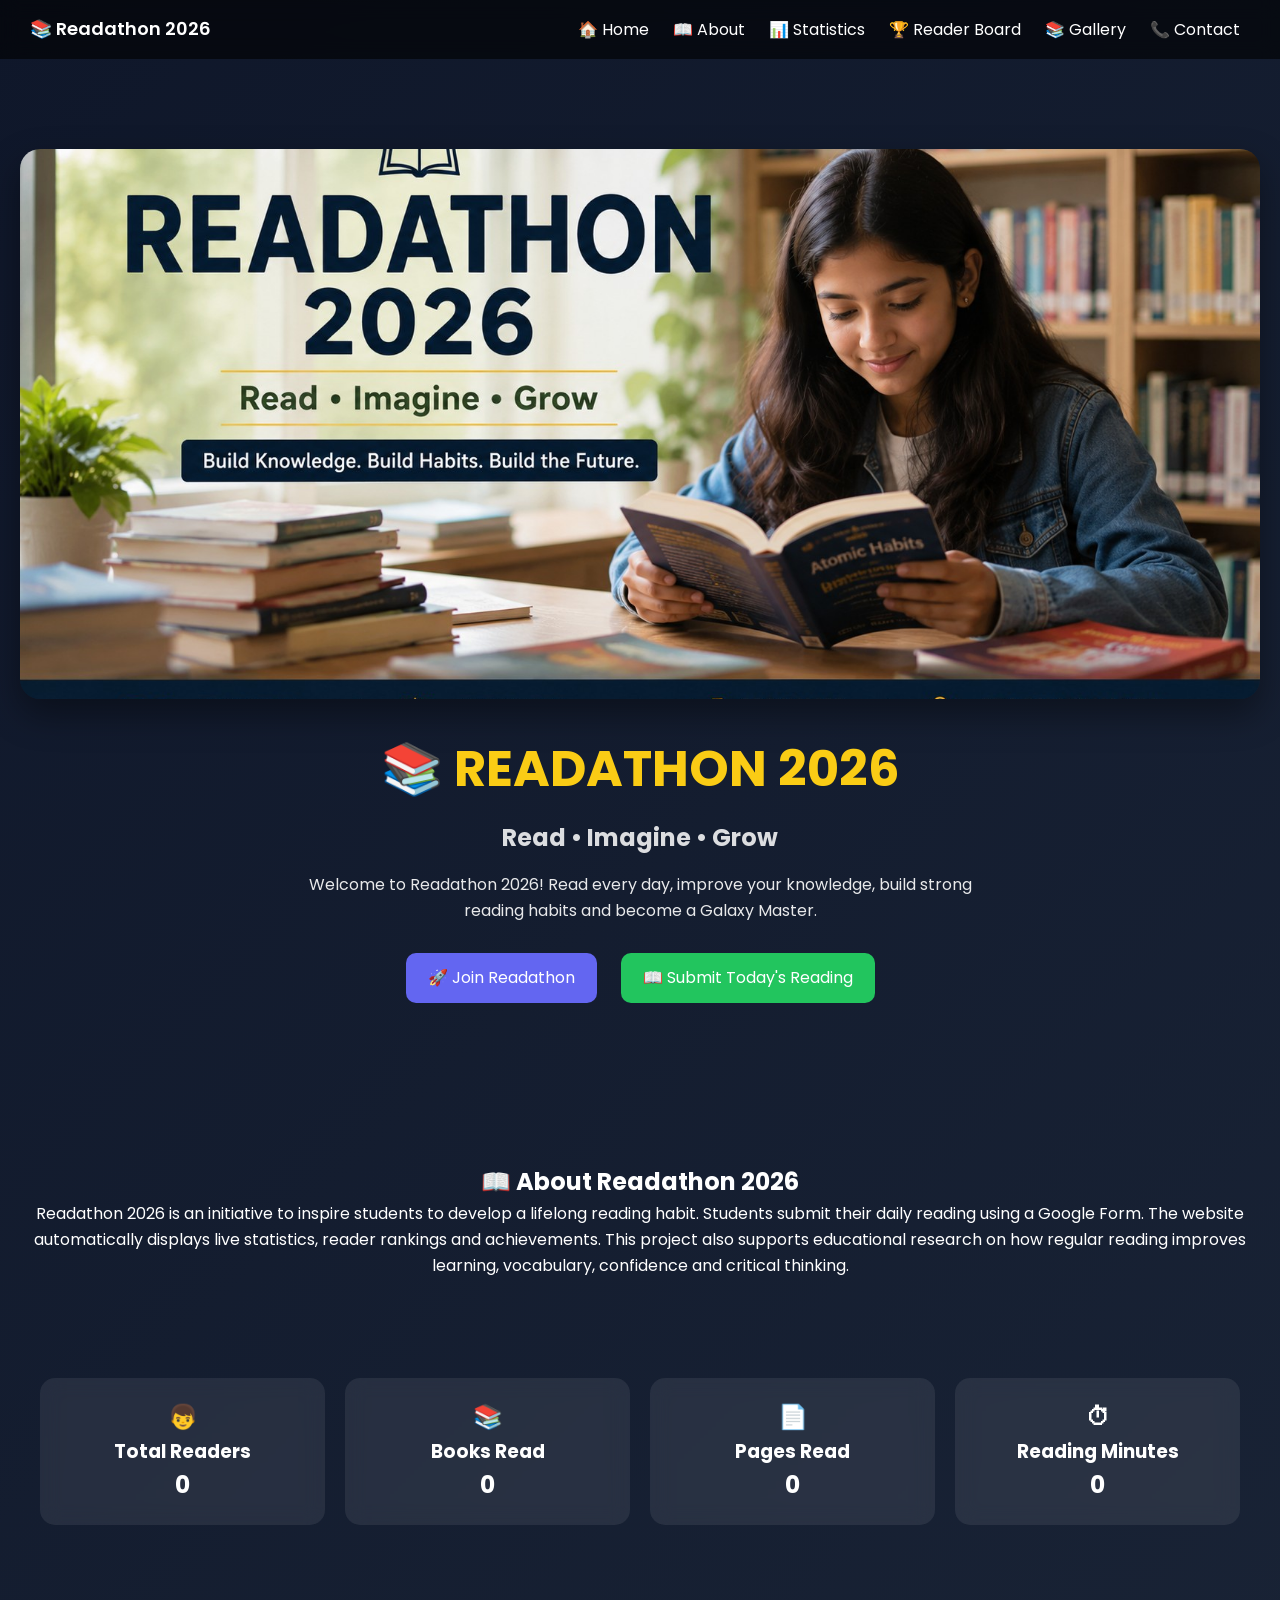
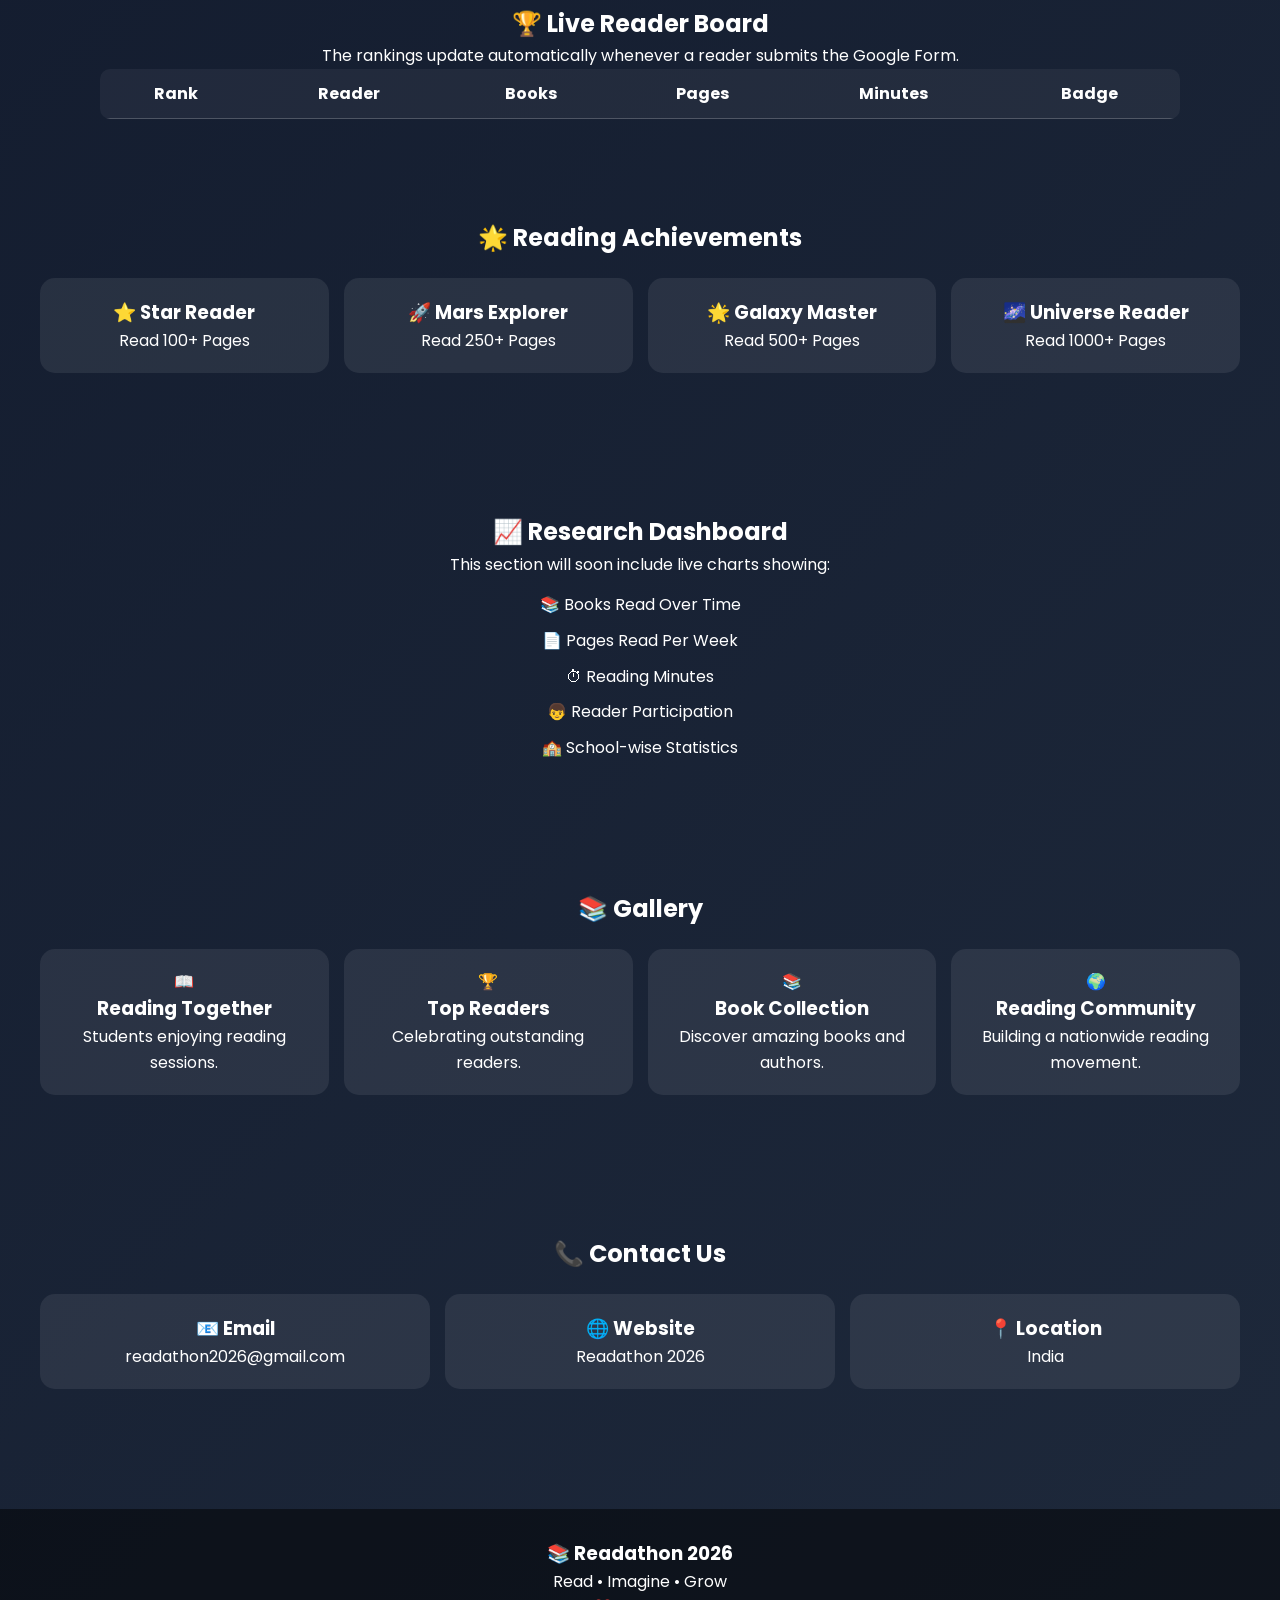
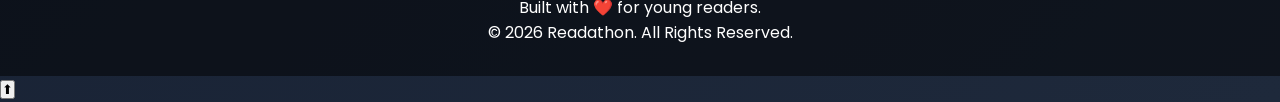
==== commit 55c67d8a: "Update index.html" ====
--- a/index.html
+++ b/index.html
@@ -44,27 +44,30 @@
 
 <section id="home" class="hero">
 
-    <img src="banner.jpg" alt="Readathon 2026 Banner" class="hero-image">
-
-    <h1>📚 READATHON 2026</h1>
-
-    <h2>Read • Imagine • Grow</h2>
-
-    <p>
-        Welcome to Readathon 2026!
-        Read every day, improve your knowledge,
-        build strong reading habits and become a Galaxy Master.
-    </p>
-
-    <div class="hero-buttons">
-
-        <a href="https://docs.google.com/forms/d/1Tz1rujP7wIoPds6zyGuQXZ-9auEv4vmzYSK-D31HEjs/viewform" class="btn">
-            🚀 Join Readathon
-        </a>
-
-        <a href="https://docs.google.com/forms/d/1Tz1rujP7wIoPds6zyGuQXZ-9auEv4vmzYSK-D31HEjs/viewform" class="btn secondary">
-            📖 Submit Today's Reading
-        </a>
+    <img src="banner.jpg" alt="Readathon Banner" class="hero-image">
+
+    <div class="hero-content">
+
+        <h1>📚 READATHON 2026</h1>
+
+        <h2>Read • Imagine • Grow</h2>
+
+        <p>
+            Welcome to Readathon 2026! Read every day, improve your
+            knowledge, build strong reading habits and become a Galaxy Master.
+        </p>
+
+        <div class="hero-buttons">
+
+            <a href="https://docs.google.com/forms/d/1Tz1rujP7wIoPds6zyGuQXZ-9auEv4vmzYSK-D31HEjs/viewform" class="btn">
+                🚀 Join Readathon
+            </a>
+
+            <a href="https://docs.google.com/forms/d/1Tz1rujP7wIoPds6zyGuQXZ-9auEv4vmzYSK-D31HEjs/viewform" class="btn secondary">
+                📖 Submit Today's Reading
+            </a>
+
+        </div>
 
     </div>
 
--- a/style.css
+++ b/style.css
@@ -208,12 +208,12 @@
 .contact-card:hover {
   transform: scale(1.03);
 }
-.hero-image {
-    width: 100%;
-    max-width: 1200px;
-    height: auto;
-    display: block;
-    margin: 0 auto 30px;
-    border-radius: 20px;
-    box-shadow: 0 10px 30px rgba(0,0,0,0.3);
-}
+.hero-image{
+    width:100%;
+    height:550px;
+    object-fit:cover;
+    display:block;
+    border-radius:20px;
+    margin-bottom:30px;
+    box-shadow:0 15px 35px rgba(0,0,0,.4);
+}
